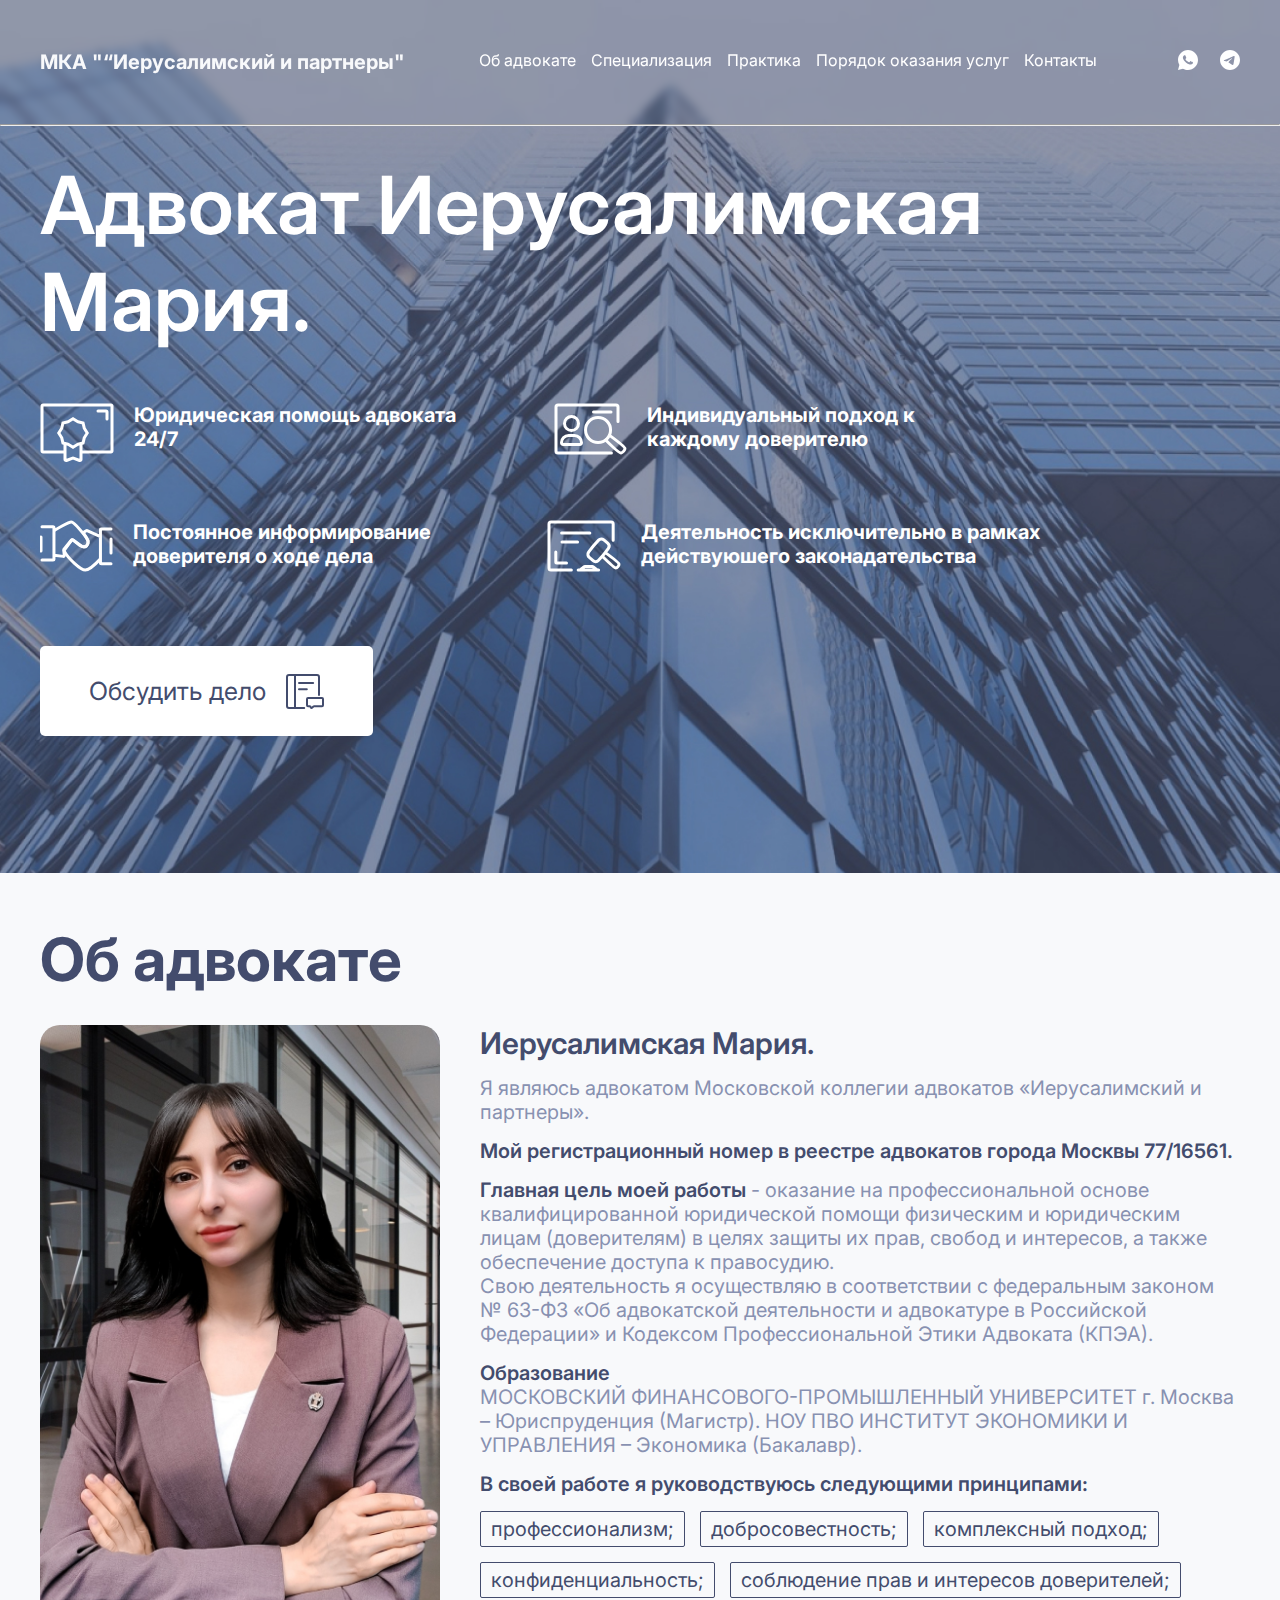
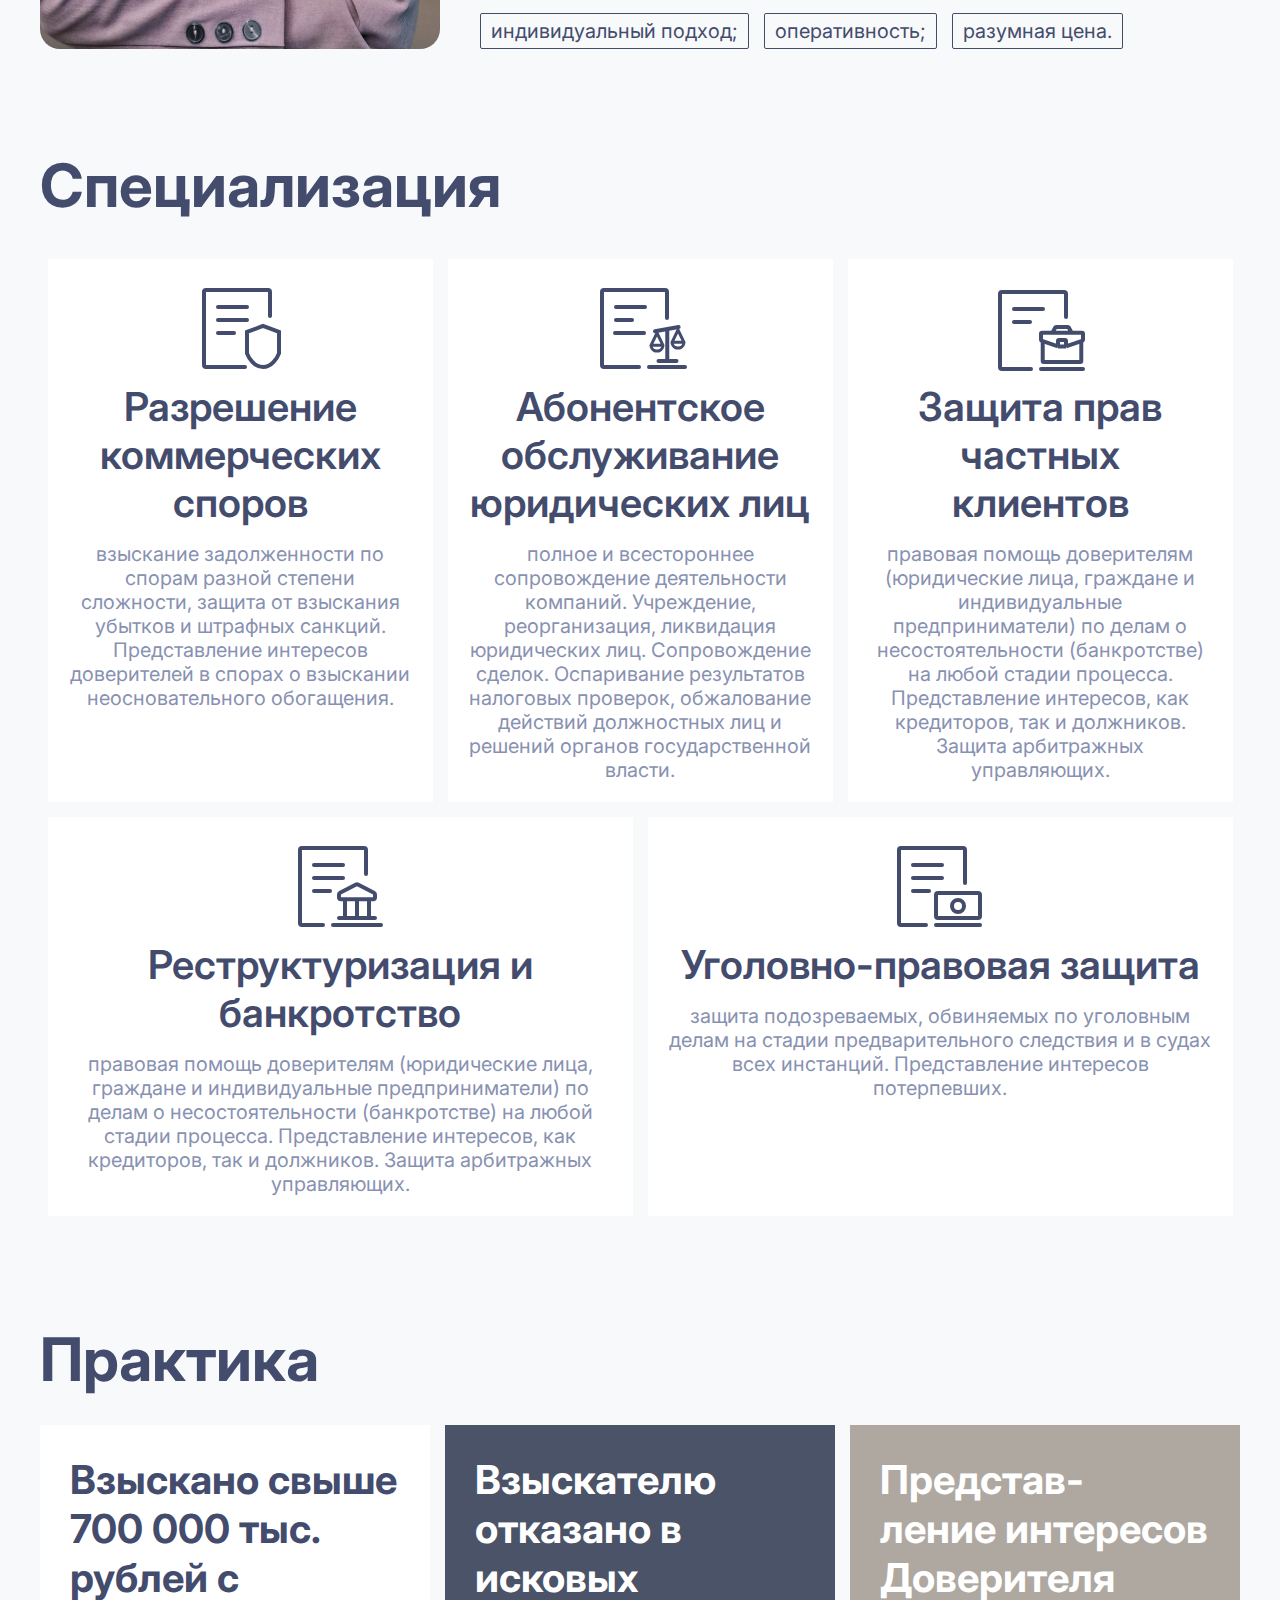
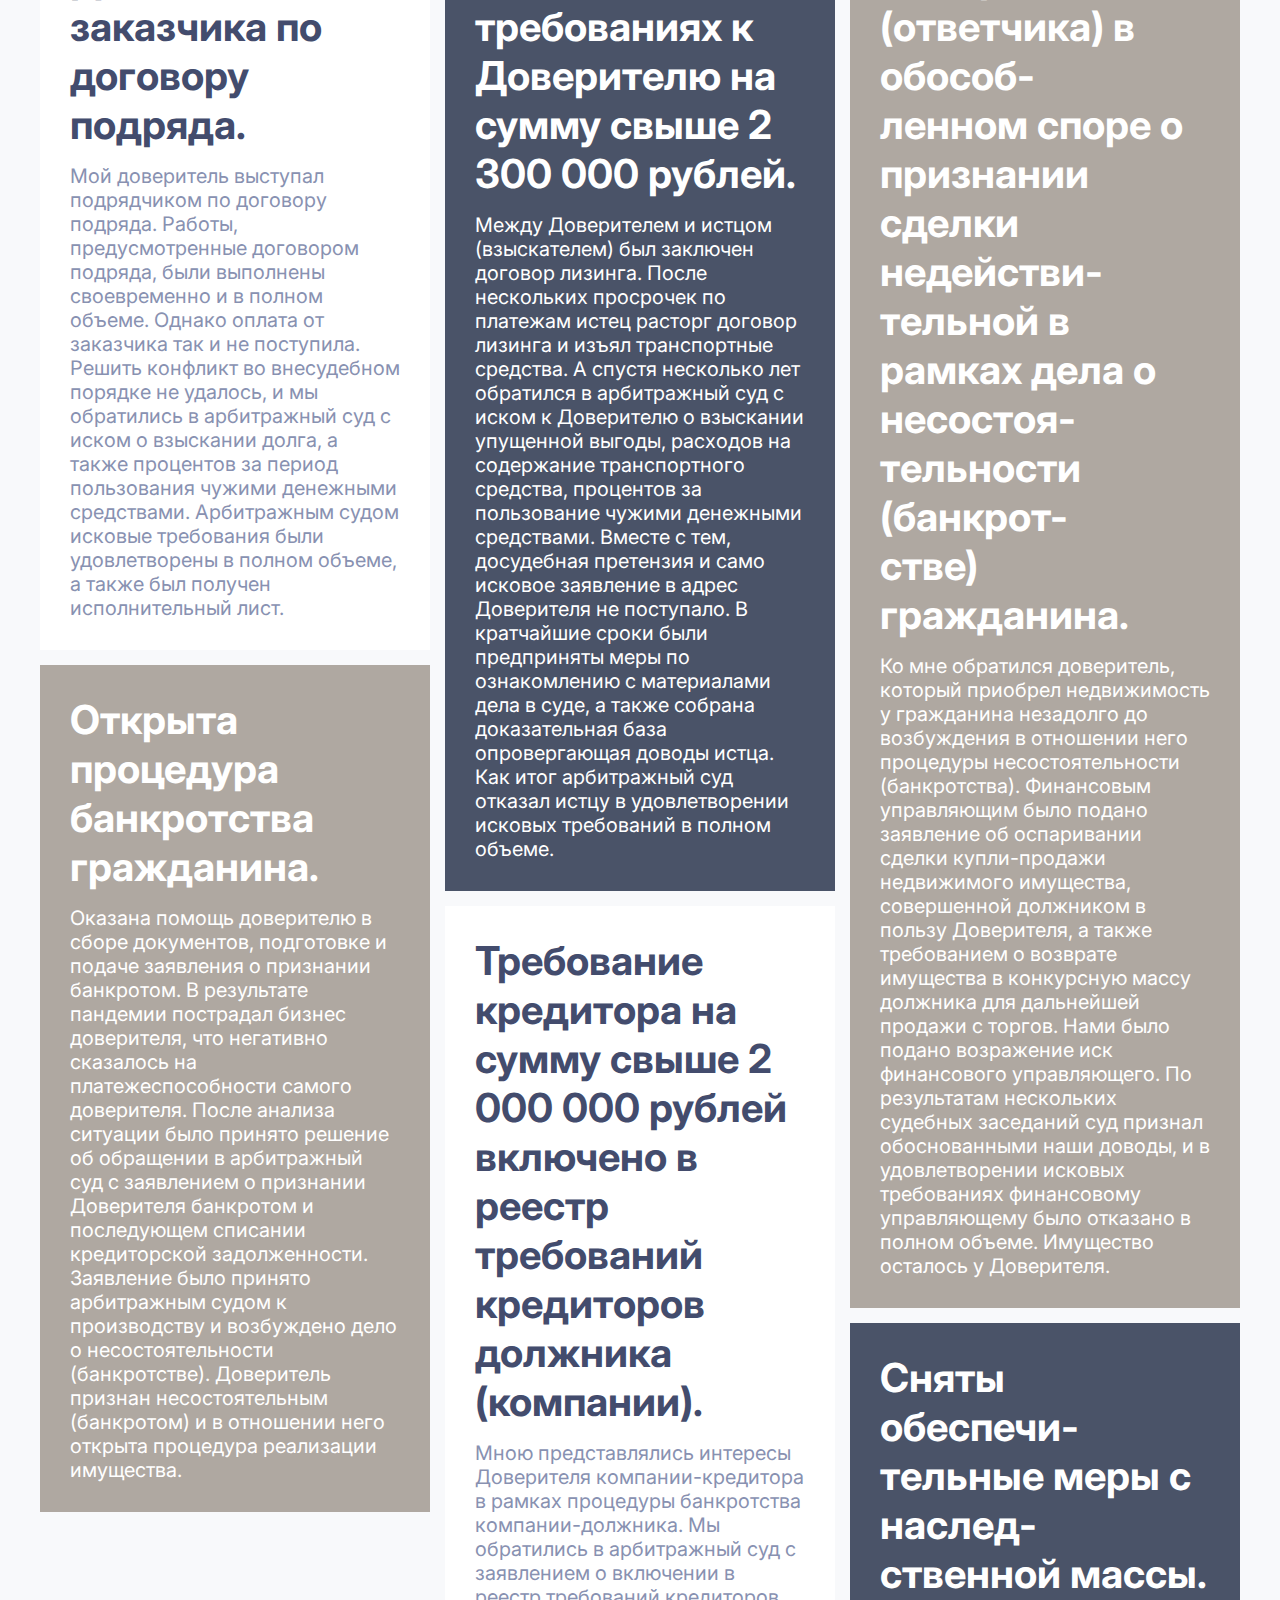
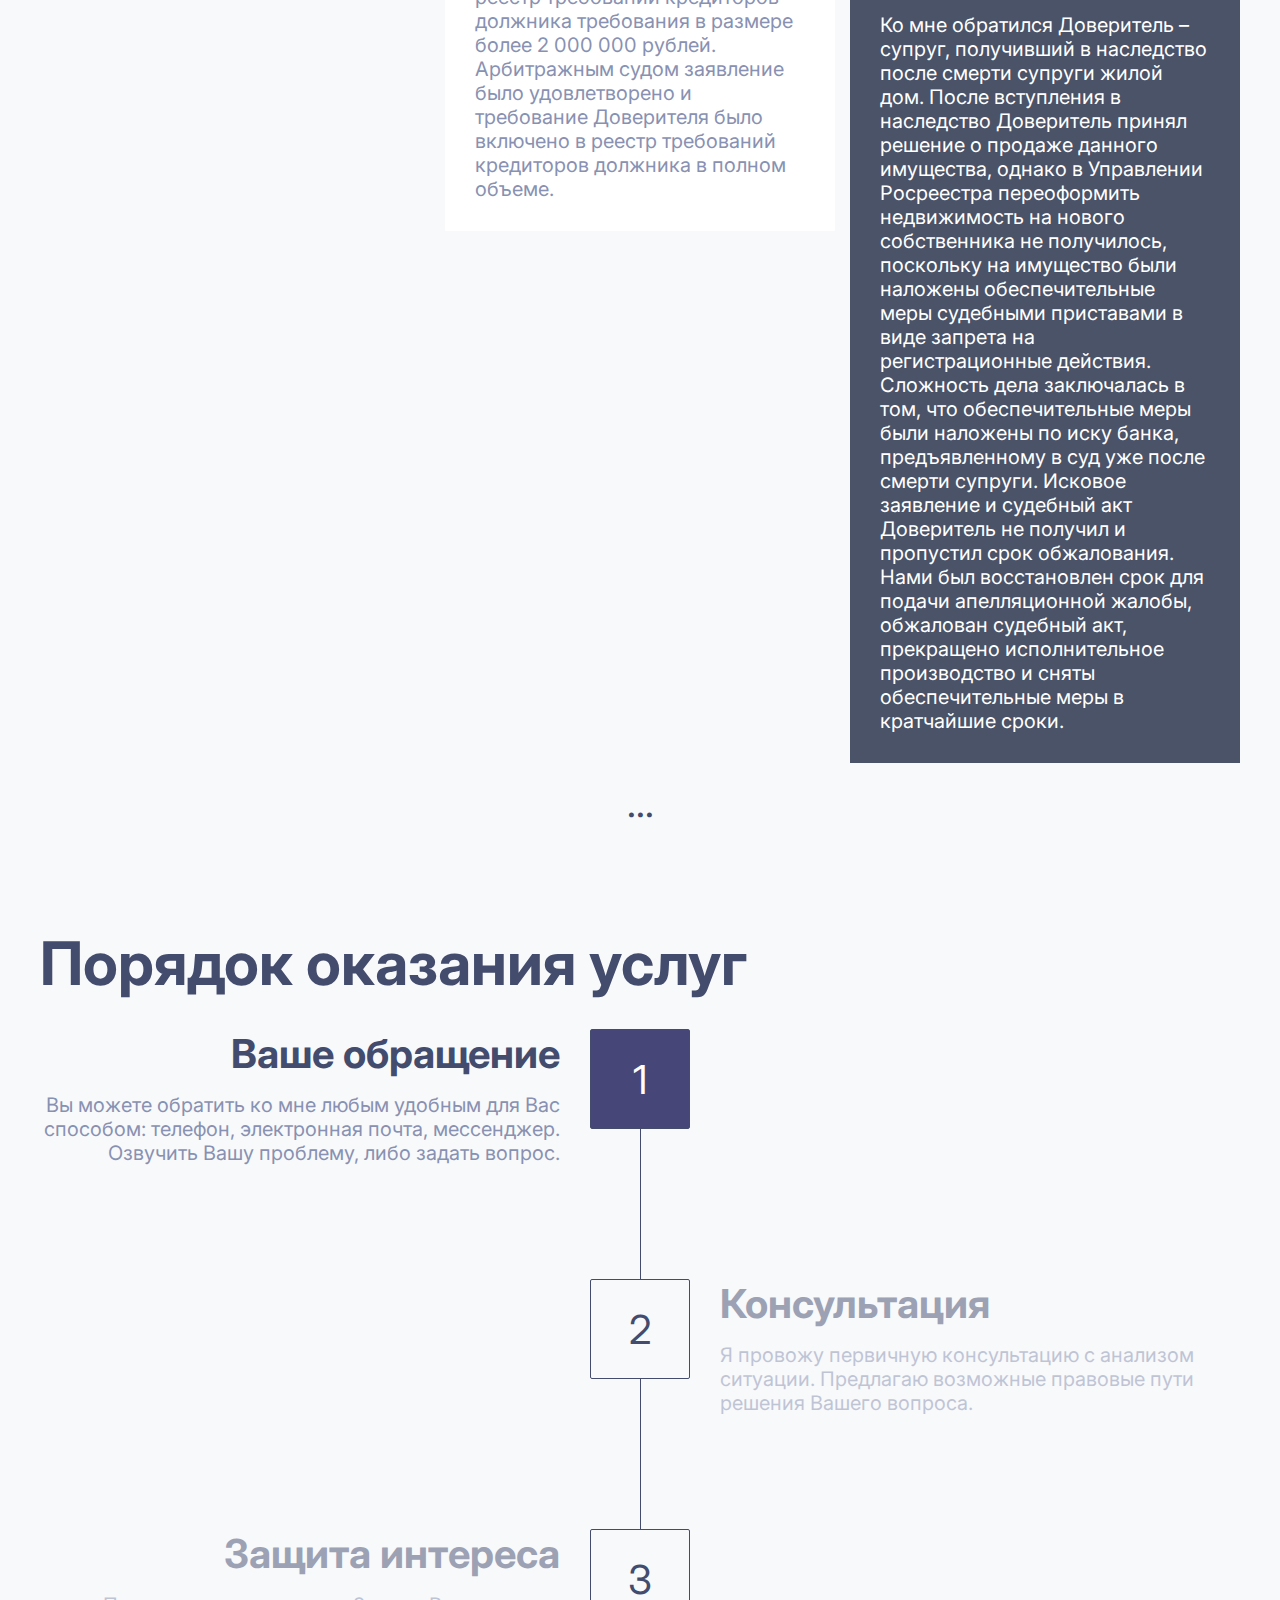
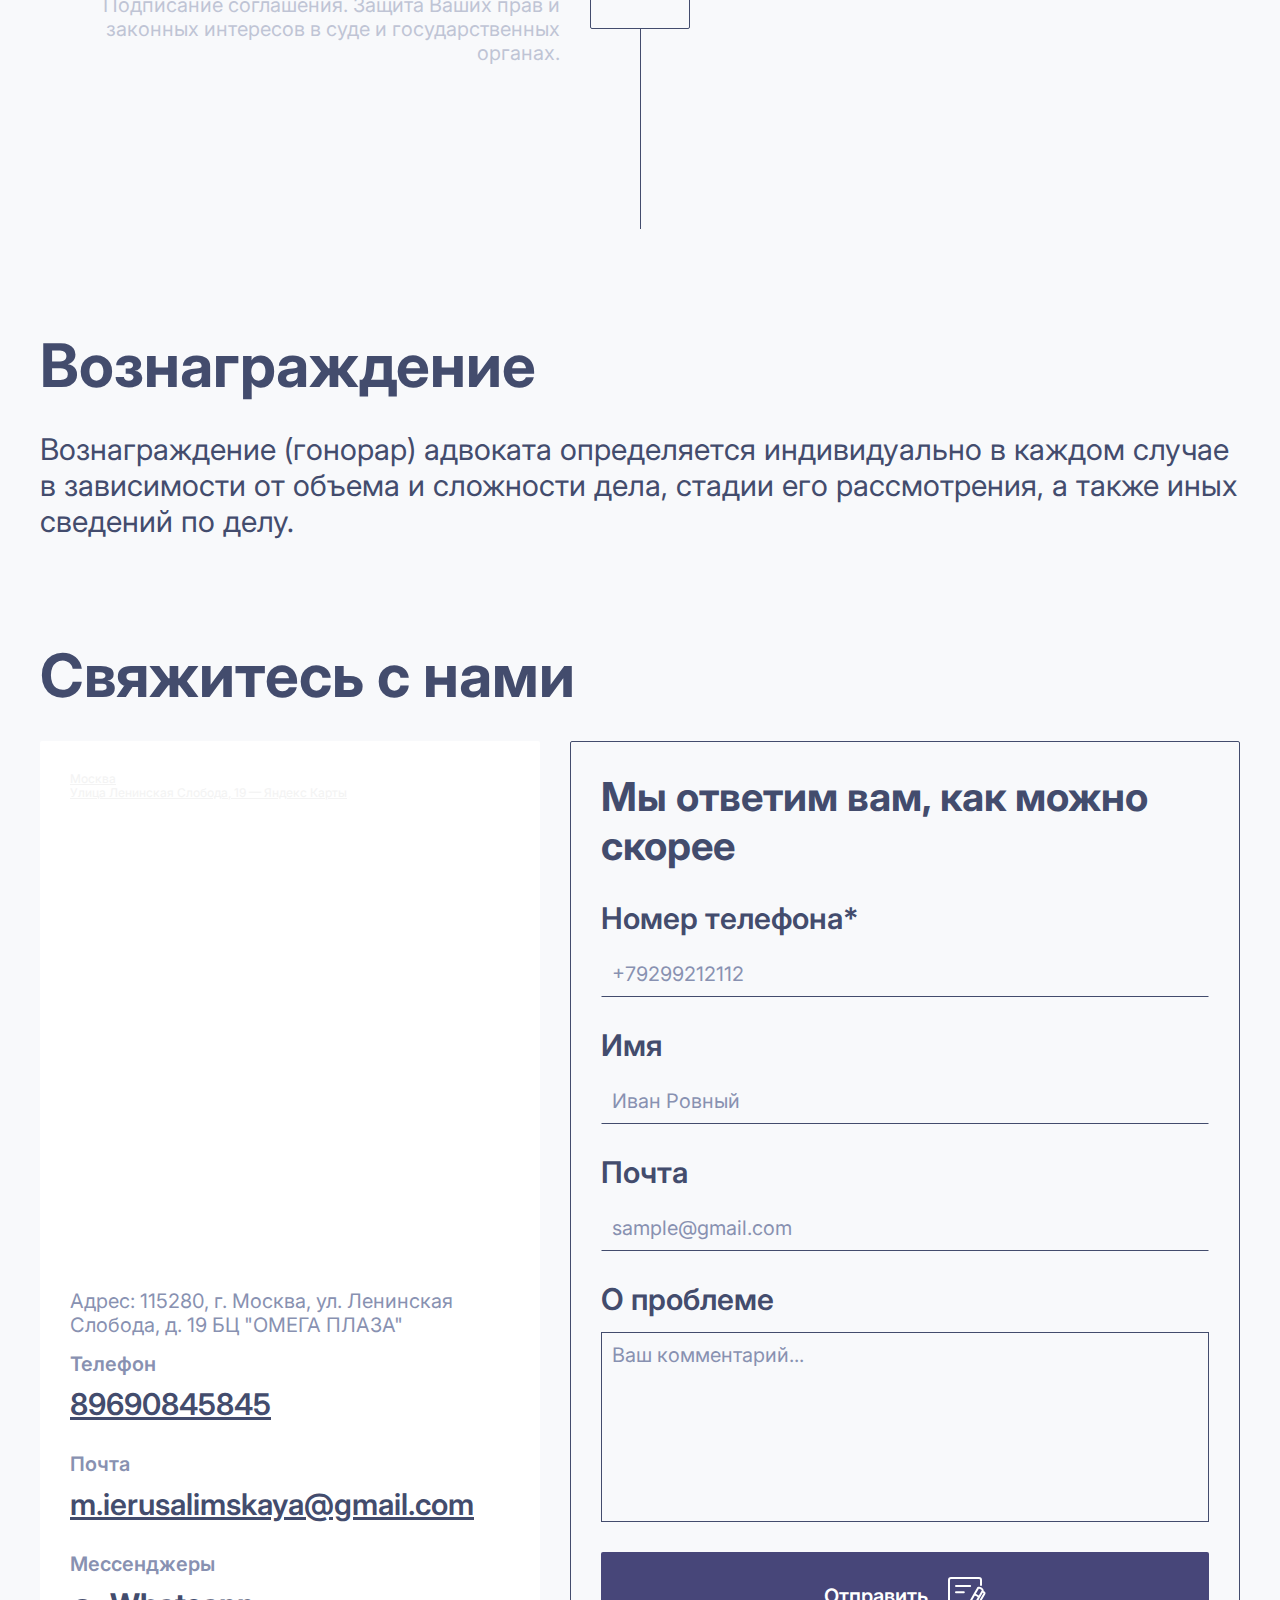
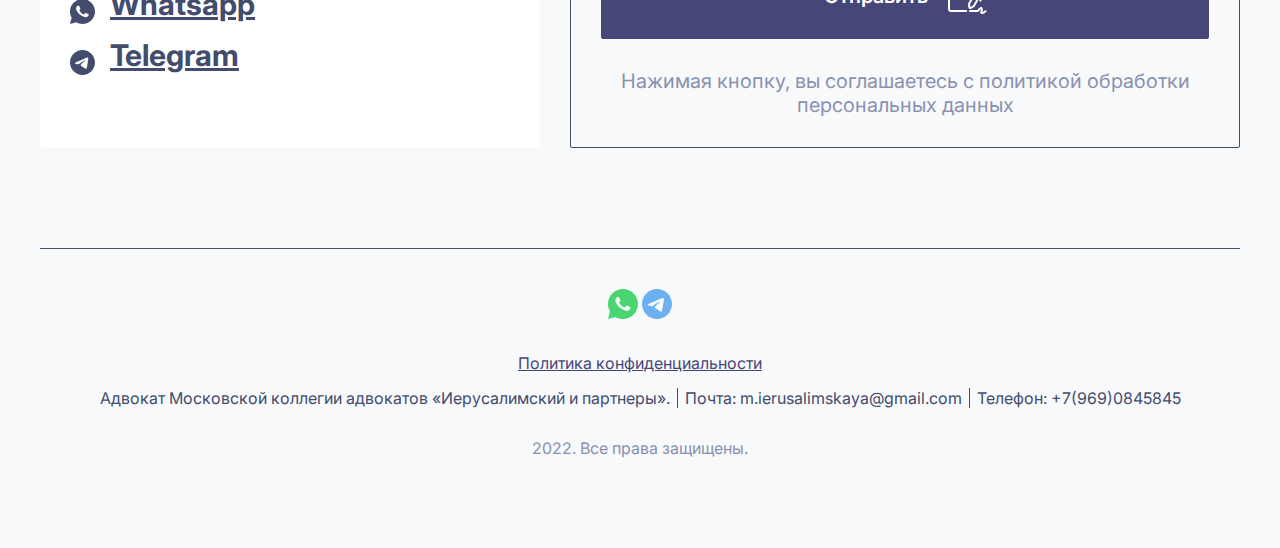
==== index.html @ 1ac51d62 "03.02.23" ====
<!DOCTYPE html>
<html lang="ru">

<head>
    <meta charset="UTF-8">
    <meta http-equiv="X-UA-Compatible" content="IE=edge">
    <meta name="viewport" content="width=device-width, initial-scale=1.0">
    <title>МКА “Иерусалимский и партнеры”</title>
    <link rel="stylesheet" href="style.css">
</head>

<body>
    <header class="header">
        <div class="blur">
            <nav class="nav container">
                <div class="nav__item">
                    <a class="nav__slogan">МКА "“Иерусалимский и партнеры"</a>
                </div>
                <div class="nav__item">
                    <ul class="nav__ul">
                        <li class="nav__li">
                            <a href="#about" class="nav__link">Об адвокате</a>
                        </li>
                        <li class="nav__li">
                            <a href="#labour" class="nav__link">Специализация</a>
                        </li>
                        <li class="nav__li">
                            <a href="#practice" class="nav__link">Практика</a>
                        </li>
                        <!-- <li class="nav__li">
                            <a href="#" class="nav__link">Связь</a>
                        </li> -->
                        <li class="nav__li">
                            <a href="#service" class="nav__link">Порядок оказания услуг</a>
                        </li>
                        <li class="nav__li">
                            <a href="#contacts" class="nav__link">Контакты</a>
                        </li>
                    </ul>
                </div>

                <div class="nav__item social__wrapper">
                    <div class="social">
                        <a href="https://wa.me/79283516937" class="social__link">
                            <img src="img/social-what.svg" alt="img is here">
                        </a>
                    </div>
                    <div class="social">
                        <a href="https://t.me/+79690845845" class="social__link">
                            <img src="img/social-telega.svg"" alt=" img is here">
                        </a>
                    </div>
                </div>

                <div class="nav__burger-btn">
                    <input type="checkbox" id="burger-btn" class="burger__input">
                    <label for="burger-btn" class="burger__label">
                        <span></span>
                        <span></span>
                    </label>
                </div>
            </nav>
        </div>

        <hr>

        <div class="nav__mobile-menu">
            <div class="nav__mobile-menu__container">
                <label for="burger-btn" class="burger__label--close">
                    <span></span>
                    <span></span>
                </label>

                <div class="nav__mobile-menu_links">
                    <a href="#about" class="nav__mobile-menu_link">Об адвокате</a>
                    <a href="#labor" class="nav__mobile-menu_link">Специализация</a>
                    <a href="#practice" class="nav__mobile-menu_link">Практика</a>
                    <!-- <a href="#" class="nav__mobile-menu_link">Связь</a> -->
                    <a href="#service" class="nav__mobile-menu_link">Порядок оказания услгуг</a>
                    <a href="#contacts" class="nav__mobile-menu_link">Контакты</a>
                </div>

                <div class="nav__mobile-menu_socials">
                    <a href="#" class="nav__mobile-menu_social">
                        <img src="img/icons/whatsapp-dark-icon.svg" alt="">
                    </a>
                    <a href="#" class="nav__mobile-menu_social">
                        <img src="img/icons/telegram-dark-icon.svg" alt="">
                    </a>
                </div>
            </div>
        </div>

        <div class="header__wrapper">
            <h1 class="header__h1">Адвокат Иерусалимская Мария.</h1>

            <div class="header__icon--wrapper">
                <div class="header__item">

                    <div class="header__icon--item">
                        <img src="img/header-first.svg" alt="">
                    </div>
                    <div class="header__icon--item">
                        <p class="header__icon--p">Юридическая помощь адвоката <br> 24/7</p>
                    </div>
                </div>


                <div class="header__item check">
                    <div class="header__icon--item">
                        <img src="img/header-second.svg" alt="">
                    </div>
                    <div class="header__icon--item">
                        <p class="header__icon--p">Индивидуальный подход к <br> каждому доверителю</p>
                    </div>
                </div>

            </div>
            <div class="header__icon--wrapper">
                <div class="header__item">

                    <div class="header__icon--item">
                        <img src="img/header-third.svg" alt="">
                    </div>
                    <div class="header__icon--item">
                        <p class="header__icon--p">Постоянное информирование <br> доверителя о ходе дела</p>
                    </div>
                </div>
                <div class="header__item">

                    <div class="header__icon--item">
                        <img src="img/header-forth.svg" alt="">
                    </div>
                    <div class="header__icon--item">
                        <p class="header__icon--p">Деятельность исключительно в рамках <br> действуюшего
                            законадательства</p>
                    </div>
                </div>

            </div>

            <div class="header__button btn">
                <a href="#contacts">
                    <p class="header__button--p">Обсудить дело</p>
                    <img src="img/icons/header-btn-icon.svg" alt="" class="header__button--img">
                </a>
            </div>
        </div>
    </header>

    <main class="main">
        <section class="about container" id="about">
            <h2 class="about__title title">Об адвокате</h2>
            <div class="about__wrapper">
                <div class="about__item">
                    <img src="img/mari.png" alt="img is here" class="about__img">
                </div>
                <div class="about__item">
                    <h2 class="small-title about__h2">Иерусалимская Мария.</h2>
                    <div class="about__p">
                        <div>
                            Я являюсь адвокатом Московской коллегии адвокатов «Иерусалимский и партнеры».
                        </div>
                        <div>
                            <span>Мой регистрационный номер в реестре адвокатов города Москвы 77/16561.</span>
                        </div>

                        <div>
                            <span>Главная цель моей работы</span> - оказание на профессиональной
                            основе квалифицированной юридической помощи физическим и
                            юридическим лицам (доверителям) в целях защиты их прав,
                            свобод и интересов, а также обеспечение доступа к
                            правосудию. 
                            <br>
                            Свою деятельность я осуществляю в соответствии с
                            федеральным законом № 63-ФЗ «Об адвокатской деятельности
                            и адвокатуре в Российской Федерации» и Кодексом
                            Профессиональной Этики Адвоката (КПЭА).
                        </div>
                        <div>
                            <span>Образование</span>
                            <br>
                            МОСКОВСКИЙ ФИНАНСОВОГО-ПРОМЫШЛЕННЫЙ УНИВЕРСИТЕТ г.
                            Москва – Юриспруденция (Магистр).
                            НОУ ПВО ИНСТИТУТ ЭКОНОМИКИ И УПРАВЛЕНИЯ – Экономика
                            (Бакалавр).
                        </div>

                        <div>
                            <span>В своей работе я руководствуюсь следующими принципами:</span>
                            <ul>
                                <li>профессионализм;</li>
                                <li>добросовестность;</li>
                                <li>комплексный подход;</li>
                                <li>конфиденциальность;</li>
                                <li>соблюдение прав и интересов доверителей;</li>
                                <li>индивидуальный подход;</li>
                                <li>оперативность;</li>
                                <li>разумная цена.</li>
                            </ul>
                        </div>
                    </div>
                </div>
            </div>

        </section>

        <section class="labor container" id="labor">
            <h2 class="about__title title">Специализация</h2>
            <div class="labor__wrapper">
                <div class="labor__item">
                    <img src="img/labor-first.svg" alt="img is here">
                    <h2 class="sub-title labor__h2">Разрешение коммерческих споров</h2>
                    <p class="labor__p">взыскание задолженности по спорам
                        разной степени сложности, защита от взыскания убытков и штрафных санкций.
                        Представление интересов доверителей в спорах о взыскании неосновательного
                        обогащения.</p>
                </div>
                <div class="labor__item">
                    <img src="img/labor-second.svg" alt="img is here">
                    <h2 class="sub-title labor__h2">Абонентское обслуживание юридических лиц</h2>
                    <p class="labor__p">полное и всестороннее сопровождение
                        деятельности компаний. Учреждение, реорганизация, ликвидация юридических лиц.
                        Сопровождение сделок. Оспаривание результатов налоговых проверок, обжалование
                        действий должностных лиц и решений органов государственной власти.</p>
                </div>
                <div class="labor__item">
                    <img src="img/labor-third.svg" alt="img is here">
                    <h2 class="sub-title labor__h2">Защита прав частных клиентов</h2>
                    <p class="labor__p">правовая помощь доверителям (юридические лица,
                        граждане и индивидуальные предприниматели) по делам о несостоятельности
                        (банкротстве) на любой стадии процесса. Представление интересов, как кредиторов, так и
                        должников. Защита арбитражных управляющих.</p>
                </div>
            </div>
            <div class="labor__wrapper">
                <div class="labor__item">
                    <img src="img/labor-forth.svg" alt="img is here">
                    <h2 class="sub-title labor__h2">Реструктуризация и банкротство</h2>
                    <p class="labor__p">правовая помощь доверителям (юридические лица,
                        граждане и индивидуальные предприниматели) по делам о несостоятельности
                        (банкротстве) на любой стадии процесса. Представление интересов, как кредиторов, так и
                        должников. Защита арбитражных управляющих.</p>
                </div>

                <div class="labor__item">
                    <img src="img/labor-fifth.svg" alt="img is here">
                    <h2 class="sub-title labor__h2">Уголовно-правовая защита</h2>
                    <p class="labor__p">защита подозреваемых, обвиняемых по уголовным делам на
                        стадии предварительного следствия и в судах всех инстанций. Представление интересов
                        потерпевших.</p>
                </div>
            </div>

        </section>


        <section class="practice container" id="practice">
            <div class="practice__body">
                <h2 class="practice__title title">Практика</h2>
                <div class="practice__grid">
                    <div class="practice__grid-column">
                        <div class="practice__grid-item grid-item-white">
                            <h3 class="practice__grid-title sub-title">
                                <span class="grid-title__wrapper">
                                    Взыскано свыше 700 000 тыс. рублей с заказчика по договору подряда.
                                </span>
                            </h3>
                            <p class="practice__grid-text text">
                                Мой доверитель выступал подрядчиком по договору подряда. Работы, предусмотренные
                                договором
                                подряда, были выполнены своевременно и в полном объеме. Однако оплата от заказчика так и
                                не
                                поступила. Решить конфликт во внесудебном порядке не удалось, и мы обратились в
                                арбитражный
                                суд
                                с иском о взыскании долга, а также процентов за период пользования чужими денежными
                                средствами.
                                Арбитражным судом исковые требования были удовлетворены в полном объеме, а также был
                                получен
                                исполнительный лист.
                            </p>
                        </div>

                        <div class="practice__grid-item grid-item-cream">
                            <h3 class="practice__grid-title sub-title">
                                <span class="grid-title__wrapper">
                                    Открыта процедура банкротства гражданина.
                                </span>
                            </h3>
                            <p class="practice__grid-text text">
                                Оказана помощь доверителю в сборе документов, подготовке и подаче заявления о признании
                                банкротом. В результате пандемии пострадал бизнес доверителя, что негативно сказалось на
                                платежеспособности самого доверителя. После анализа ситуации было принято решение об
                                обращении в
                                арбитражный суд с заявлением о признании Доверителя банкротом и последующем списании
                                кредиторской задолженности. Заявление было принято арбитражным судом к производству и
                                возбуждено
                                дело о несостоятельности (банкротстве). Доверитель признан несостоятельным (банкротом) и
                                в
                                отношении него открыта процедура реализации имущества.
                            </p>
                        </div>
                    </div>
                    <div class="practice__grid-column">
                        <div class="practice__grid-item grid-item-dark">
                            <h3 class="practice__grid-title sub-title">
                                <span class="grid-title__wrapper">
                                    Взыскателю отказано в исковых требованиях к Доверителю на сумму свыше 2 300 000
                                    рублей.
                                </span>
                            </h3>
                            <p class="practice__grid-text text">
                                Между Доверителем и истцом (взыскателем) был заключен договор лизинга. После нескольких
                                просрочек по платежам истец расторг договор лизинга и изъял транспортные средства. А
                                спустя
                                несколько лет обратился в арбитражный суд с иском к Доверителю о взыскании упущенной
                                выгоды,
                                расходов на содержание транспортного средства, процентов за пользование чужими денежными
                                средствами. Вместе с тем, досудебная претензия и само исковое заявление в адрес
                                Доверителя
                                не
                                поступало. В кратчайшие сроки были предприняты меры по ознакомлению с материалами дела в
                                суде, а
                                также собрана доказательная база опровергающая доводы истца. Как итог арбитражный суд
                                отказал
                                истцу в удовлетворении исковых требований в полном объеме.
                            </p>
                        </div>
                        <div class="practice__grid-item grid-item-white">
                            <h3 class="practice__grid-title sub-title">
                                <span class="grid-title__wrapper">
                                    Требование кредитора на сумму свыше 2 000 000 рублей включено в реестр требований
                                    кредиторов
                                    должника (компании).
                                </span>
                            </h3>
                            <p class="practice__grid-text text">
                                Мною представлялись интересы Доверителя компании-кредитора в рамках процедуры
                                банкротства
                                компании-должника. Мы обратились в арбитражный суд с заявлением о включении в реестр
                                требований кредиторов должника требования в размере более 2 000 000 рублей. Арбитражным
                                судом заявление было удовлетворено и требование Доверителя было включено в реестр
                                требований
                                кредиторов должника в полном объеме.
                            </p>
                        </div>
                    </div>
                    <div class="practice__grid-column">
                        <div class="practice__grid-item grid-item-cream">
                            <h3 class="practice__grid-title sub-title">
                                <span class="grid-title__wrapper">
                                    Представ<span class="splitter"></span>ление интересов Доверителя (ответчика) в
                                    обособ<span class="splitter"></span>ленном споре о признании сделки
                                    недействи<span class="splitter"></span>тельной в рамках дела о несостоя<span
                                        class="splitter"></span>тельности (банкрот<span class="splitter"></span>стве)
                                    гражданина.
                                </span>
                            </h3>
                            <p class="practice__grid-text text">
                                Ко мне обратился доверитель, который приобрел недвижимость у гражданина незадолго до
                                возбуждения
                                в отношении него процедуры несостоятельности (банкротства). Финансовым управляющим было
                                подано
                                заявление об оспаривании сделки купли-продажи недвижимого имущества, совершенной
                                должником в
                                пользу Доверителя, а также требованием о возврате имущества в конкурсную массу должника
                                для
                                дальнейшей продажи с торгов. Нами было подано возражение иск финансового управляющего.
                                По
                                результатам нескольких судебных заседаний суд признал обоснованными наши доводы, и в
                                удовлетворении исковых требованиях финансовому управляющему было отказано в полном
                                объеме.
                                Имущество осталось у Доверителя.
                            </p>
                        </div>
                        <div class="practice__grid-item grid-item-dark">
                            <h3 class="practice__grid-title sub-title">
                                <span class="grid-title__wrapper">
                                    Сняты обеспечи<span class="splitter"></span>тельные меры с наслед<span
                                        class="splitter"></span>ственной массы.
                                </span>
                            </h3>
                            <p class="practice__grid-text text">
                                Ко мне обратился Доверитель – супруг, получивший в наследство после смерти супруги жилой
                                дом. После вступления в наследство Доверитель принял решение о продаже данного
                                имущества,
                                однако в Управлении Росреестра переоформить недвижимость на нового собственника не
                                получилось, поскольку на имущество были наложены обеспечительные меры судебными
                                приставами в
                                виде запрета на регистрационные действия. Сложность дела заключалась в том, что
                                обеспечительные меры были наложены по иску банка, предъявленному в суд уже после смерти
                                супруги. Исковое заявление и судебный акт Доверитель не получил и пропустил срок
                                обжалования. Нами был восстановлен срок для подачи апелляционной жалобы, обжалован
                                судебный
                                акт, прекращено исполнительное производство и сняты обеспечительные меры в кратчайшие
                                сроки.
                            </p>
                        </div>
                    </div>
                    <div class="practice__grid-gradient"></div>
                </div>
                <div class="practice__more">
                    <button class="practice__more-btn btn">
                        <span class="practice__more-btn-text">Больше кейсов</span>
                        <span>
                            <img src="img/icons/more-icon.svg" alt="icon">
                        </span>
                    </button>
                    <p class="practice__more-dots">...</p>
                </div>
            </div>
        </section>

        <section class="service-order container" id="service">
            <div class="service-order__body">
                <h2 class="service-order__title title">Порядок оказания услуг</h2>
                <div class="service-order__content">
                    <div class="service-order__description">
                        <div class="service-order__item">
                            <h3 class="service-order__item-title sub-title">Ваше обращение</h3>
                            <p class="service-order__item-text text">
                                Вы можете обратить ко мне любым удобным для Вас
                                способом: телефон, электронная почта, мессенджер. Озвучить Вашу проблему, либо задать
                                вопрос.
                            </p>
                        </div>

                        <div class="service-order__item">
                            <h3 class="service-order__item-title sub-title">Консультация</h3>
                            <p class="service-order__item-text text">
                                Я провожу первичную консультацию с анализом ситуации. Предлагаю
                                возможные правовые пути решения Вашего вопроса.
                            </p>
                        </div>

                        <div class="service-order__item">
                            <h3 class="service-order__item-title sub-title">Защита интереса</h3>
                            <p class="service-order__item-text text">
                                Подписание соглашения. Защита Ваших прав и законных интересов в
                                суде и государственных органах.
                            </p>
                        </div>
                    </div>
                    <div class="service-order__checkboxses">
                        <div class="service-order__checboxes-group">
                            <label class="service-order__checkbox" for="service-first">
                                <input type="radio" id="service-first" name="service-radio" checked>
                                <span>1</span>
                            </label>
                            <div class="service-order__checkbox-line"></div>
                        </div>
                        <div class="service-order__checboxes-group">
                            <label class="service-order__checkbox" for="service-second">
                                <input type="radio" id="service-second" name="service-radio">
                                <span>2</span>
                            </label>
                            <div class="service-order__checkbox-line"></div>
                        </div>
                        <div class="service-order__checboxes-group">
                            <label class="service-order__checkbox" for="service-third">
                                <input type="radio" id="service-third" name="service-radio">
                                <span>3</span>
                            </label>
                            <div class="service-order__checkbox-line"></div>
                        </div>
                        <div class="service-order__checkbox-line"></div>
                    </div>
                </div>
            </div>
        </section>

        <section class="prices container">
            <div class="prices__body">

                <h2 class="title">Вознаграждение</h2>
                <p class="prices__text text">Вознаграждение (гонорар) адвоката определяется
                    индивидуально в каждом случае в зависимости от объема и
                    сложности дела, стадии его рассмотрения, а также иных
                    сведений по делу.</p>

            </div>
        </section>

        <section class="form container" id="contacts">
            <div class="form__body">
                <h2 class="form__title title">Свяжитесь с нами</h2>
                <div class="form__wrpr">
                    <!-- КОНТАКТЫ -->
                    <div class="contacts__body">
                        <div class = "contacts__map"style="position:relative;overflow:hidden; opacity: 0.7; border-radius: 2px;"><a
                                href="https://yandex.ru/maps/213/moscow/?utm_medium=mapframe&utm_source=maps"
                                style="color:#eee;font-size:12px;position:absolute;top:0px;">Москва</a><a
                                href="https://yandex.ru/maps/213/moscow/house/ulitsa_leninskaya_sloboda_19/Z04YcAJiQUcFQFtvfXtxeX9jZw==/?indoorLevel=1&ll=37.652823%2C55.708303&mode=search&sctx=ZAAAAAgAEAAaKAoSCXQkl%2F%[base64]%2FlG6wgECAADqAQDyAQD4AQCCAi%2FRg9C7LiDQm9C10L3QuNC90YHQutCw0Y8g0KHQu9C%2B0LHQvtC00LAsINC0LiAxOYoCAJICAJoCDGRlc2t0b3AtbWFwcw%3D%3D&sll=37.652823%2C55.708303&sspn=0.014576%2C0.004636&text=%D1%83%D0%BB.%20%D0%9B%D0%B5%D0%BD%D0%B8%D0%BD%D1%81%D0%BA%D0%B0%D1%8F%20%D0%A1%D0%BB%D0%BE%D0%B1%D0%BE%D0%B4%D0%B0%2C%20%D0%B4.%2019&utm_medium=mapframe&utm_source=maps&z=17.08"
                                style="color:#eee;font-size:12px;position:absolute;top:14px;">Улица Ленинская Слобода,
                                19 — Яндекс Карты</a><iframe
                                src="https://yandex.ru/map-widget/v1/?indoorLevel=1&ll=37.652823%2C55.708303&mode=search&ol=geo&ouri=ymapsbm1%3A%2F%2Fgeo%3Fdata%3DCgoxNjM0MTUyMTEwEkzQoNC%2B0YHRgdC40Y8sINCc0L7RgdC60LLQsCwg0YPQu9C40YbQsCDQm9C10L3QuNC90YHQutCw0Y8g0KHQu9C%2B0LHQvtC00LAsIDE5IgoNfZwWQhVN1V5C&sctx=ZAAAAAgAEAAaKAoSCXQkl%2F%[base64]%2FlG6wgECAADqAQDyAQD4AQCCAi%2FRg9C7LiDQm9C10L3QuNC90YHQutCw0Y8g0KHQu9C%2B0LHQvtC00LAsINC0LiAxOYoCAJICAJoCDGRlc2t0b3AtbWFwcw%3D%3D&sll=37.652823%2C55.708303&sspn=0.014576%2C0.004636&text=%D1%83%D0%BB.%20%D0%9B%D0%B5%D0%BD%D0%B8%D0%BD%D1%81%D0%BA%D0%B0%D1%8F%20%D0%A1%D0%BB%D0%BE%D0%B1%D0%BE%D0%B4%D0%B0%2C%20%D0%B4.%2019&z=17.08"
                                width="100%" height="100%" frameborder="0" allowfullscreen="true"
                                style="position:relative;"></iframe></div>
                        <p class="contacts__map-text text">Адрес: 115280, г. Москва, ул. Ленинская Слобода, д. 19 БЦ
                            &quot;ОМЕГА ПЛАЗА&quot;</p>
                        <ul class="contacts__items">
                            <li class="contacts__item">
                                <p>Телефон</p>
                                <a href="tel:89690845845" class="small-title">89690845845</a>
                            </li>
                            <li class="contacts__item">
                                <p>Почта</p>
                                <a href="mailto:m.ierusalimskaya@gmail.com"
                                    class="small-title">m.ierusalimskaya@gmail.com</a>
                            </li>
                            <li class="contacts__item">
                                <p>Мессенджеры</p>
                                <div class="contacst__messangers">
                                    <a href="https://wa.me/79283516937" class="contacst__messanger-item">
                                        <img src="img/icons/whatsapp-dark-icon.svg" alt="">
                                        <h3 class="small-title">Whatsapp</h3>
                                    </a>
                                    <a href="https://t.me/+79690845845" class="contacst__messanger-item">
                                        <img src="img/icons/telegram-dark-icon.svg" alt="">
                                        <h3 class="small-title">Telegram</h3>
                                    </a>
                                </div>
                            </li>
                        </ul>
                    </div>


                    <form class="form__content" id="form">
                        <h3 class="form__sub-title sub-title">Мы ответим вам, как можно скорее</h3>
                        <label for="input__phone">
                            <span class="small-title">Номер телефона*</span>
                            <input type="tel" name="phone" placeholder="+79299212112" id="input__phone"
                                class="form__content-input" required>
                        </label>
                        <label for="input__name">
                            <span class="small-title">Имя</span>
                            <input type="text" name="name" placeholder="Иван Ровный" id="input__name"
                                class="form__content-input">
                        </label>
                        <label for="input__email">
                            <span class="small-title">Почта</span>
                            <input type="email" name="email" placeholder="sample@gmail.com" id="input__email"
                                class="form__content-input">
                        </label>
                        <label for="input__сomm">
                            <span class="small-title">О проблеме</span>
                            <textarea rows="7" name="message-text" placeholder="Ваш комментарий..." id="input__сomm"
                                class="form__content-input"></textarea>
                        </label>

                        <button class="form__submit btn" type="submit">
                            <span>Отправить</span>
                            <img src="img/icons/submit-icon.svg" alt="journal icon">
                        </button>

                        <p class="form__policy">Нажимая кнопку, вы соглашаетесь с политикой обработки персональных
                            данных
                        </p>

                        <div class="form__loader">
                            <div class="form__loader-indicator">
                                <div class="lds-dual-ring"></div>
                            </div>
                            <p class="form_loader-text">Отправляем форму</p>
                        </div>
                    </form>
                </div>
            </div>
        </section>

    </main>

    <footer class="footer container">
        <div class="footer__body">
            <div class="footer__links">
                <a href="https://wa.me/79283516937" class="footer__link">
                    <img src="img/icons/whatsapp-color-icon.svg" alt="whatsapp">
                </a>
                <a href="https://t.me/+79690845845" class="footer__link">
                    <img src="img/icons/telegram-color-icon.svg" alt="telegram">
                </a>
            </div>

            <div class="footer__law-info">
                <a href="" class="footer__oferta">Политика конфиденциальности</a>
            </div>
            <ul class="footer__info">
                <li>Адвокат Московской коллегии адвокатов «Иерусалимский и партнеры».</li>
                <li class="divider"></li>
                <li>Почта: m.ierusalimskaya@gmail.com</li>
                <li class="divider"></li>
                <li>Телефон: +7(969)0845845</li>
            </ul>
            <p class="footer__copyrights">2022. Все права защищены.</p>
        </div>
    </footer>



    <script src="script.js"></script>
</body>

</html>
---- style.css ----
@import url('styles/base.css');

@import url('styles/practice.css');
@import url('styles/service.css');
@import url('styles/form.css');
@import url('styles/contacts.css');
@import url('styles/footer.css');
@import url('styles/prices.css');
@import url('styles/popup.css');
@import url('styles/about.css');
@import url('styles/labor.css');
@import url('styles/header.css');
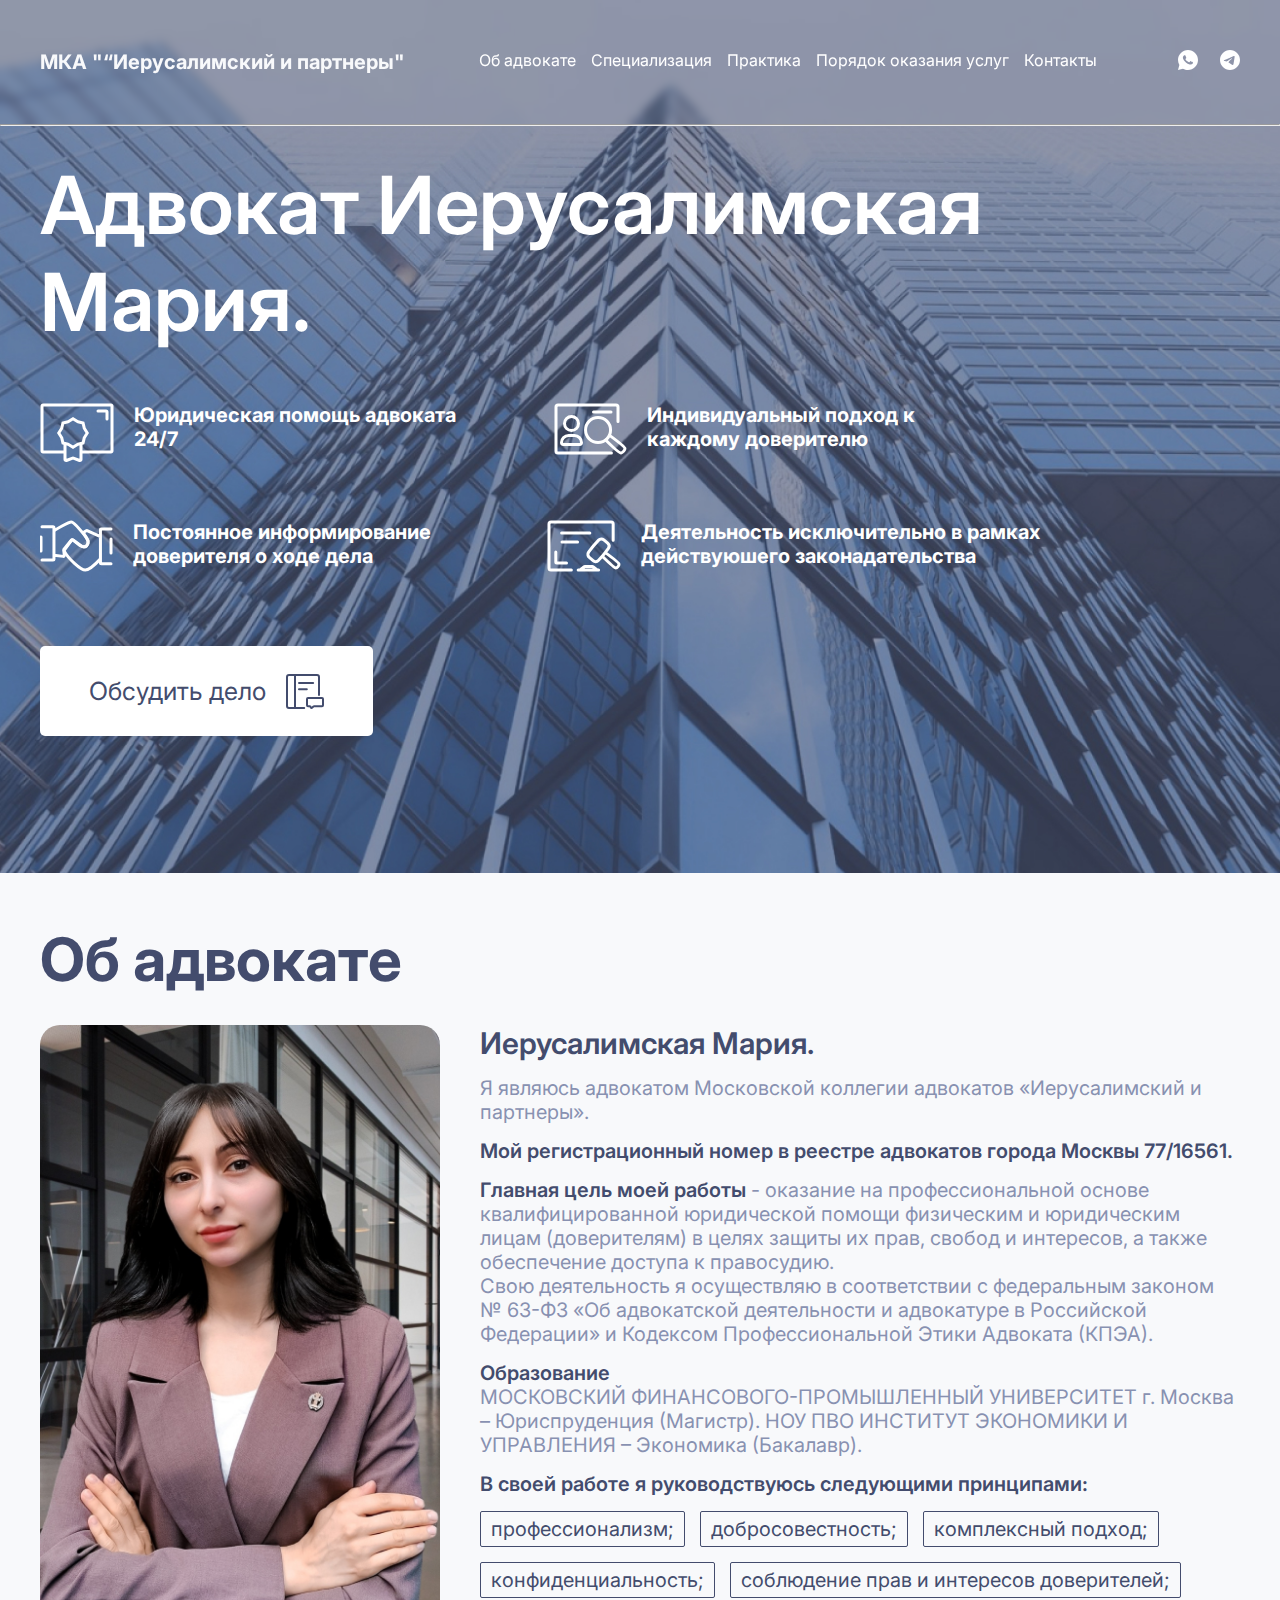
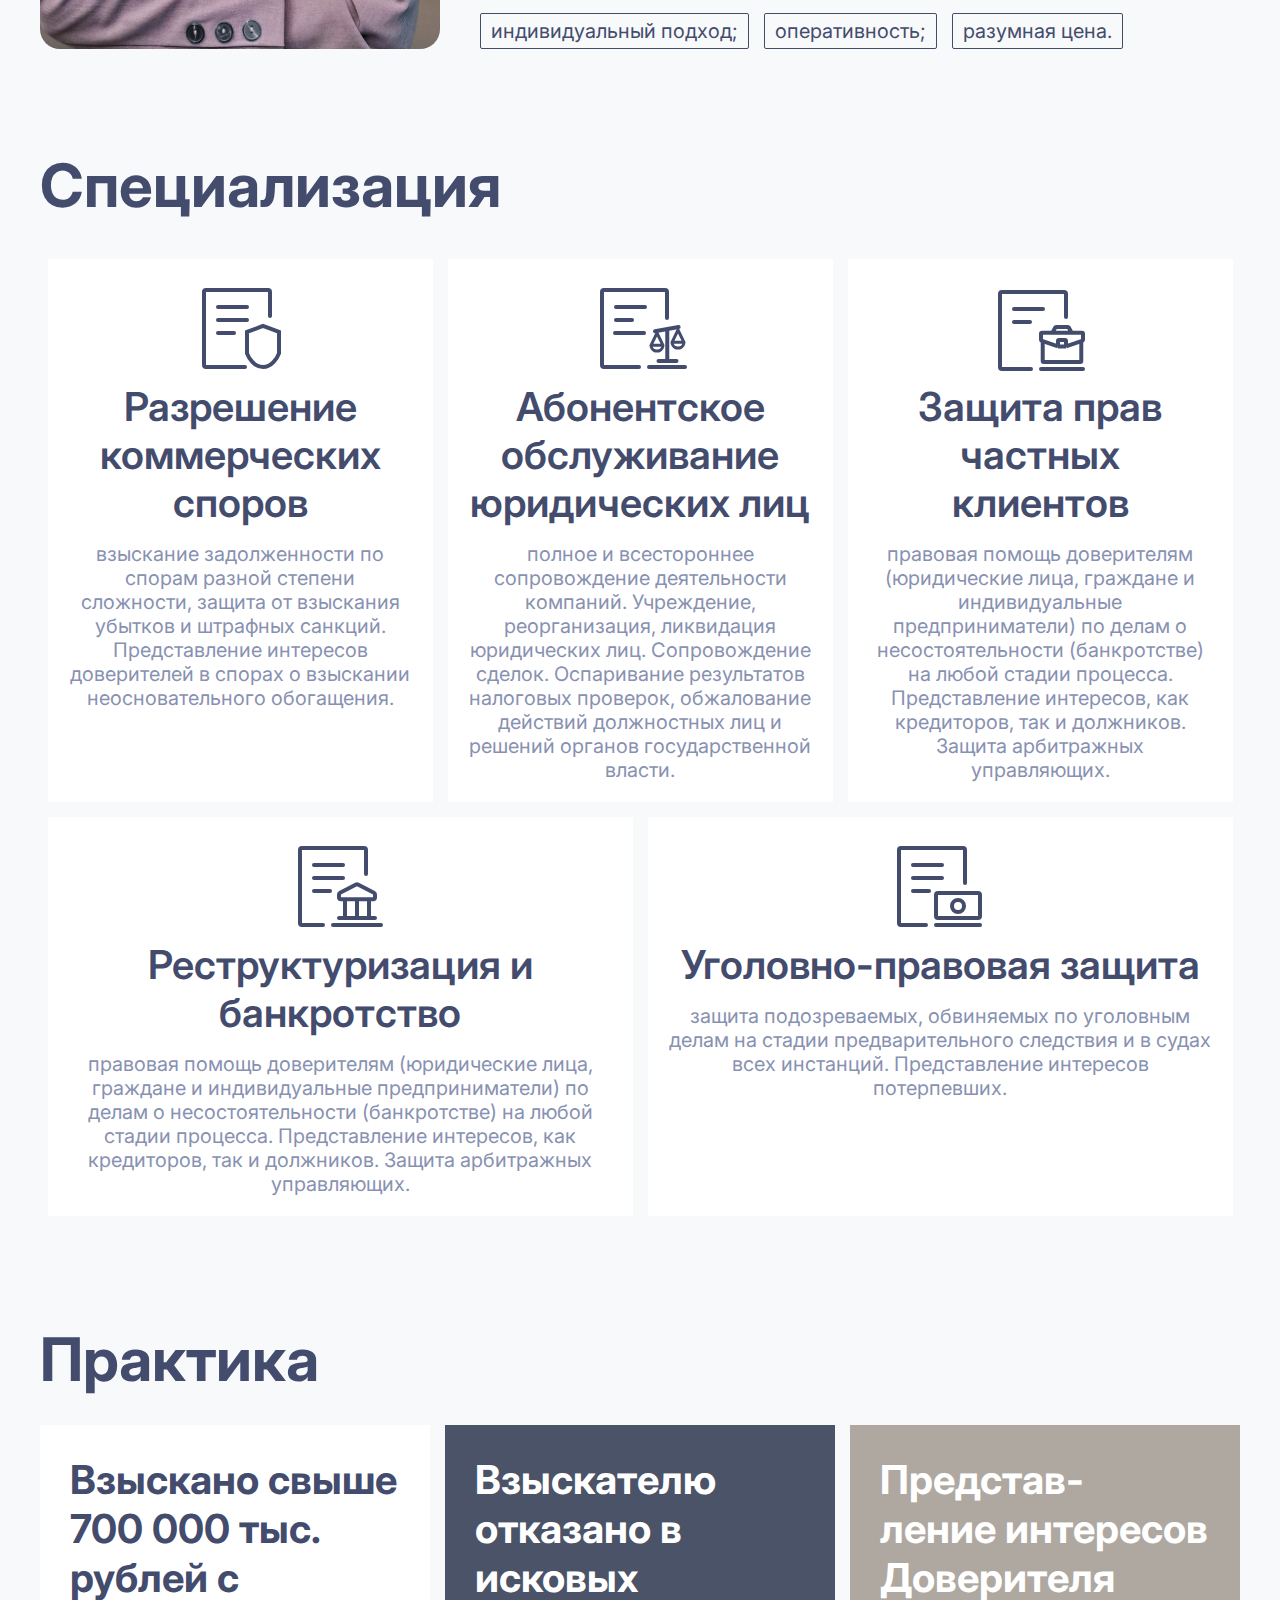
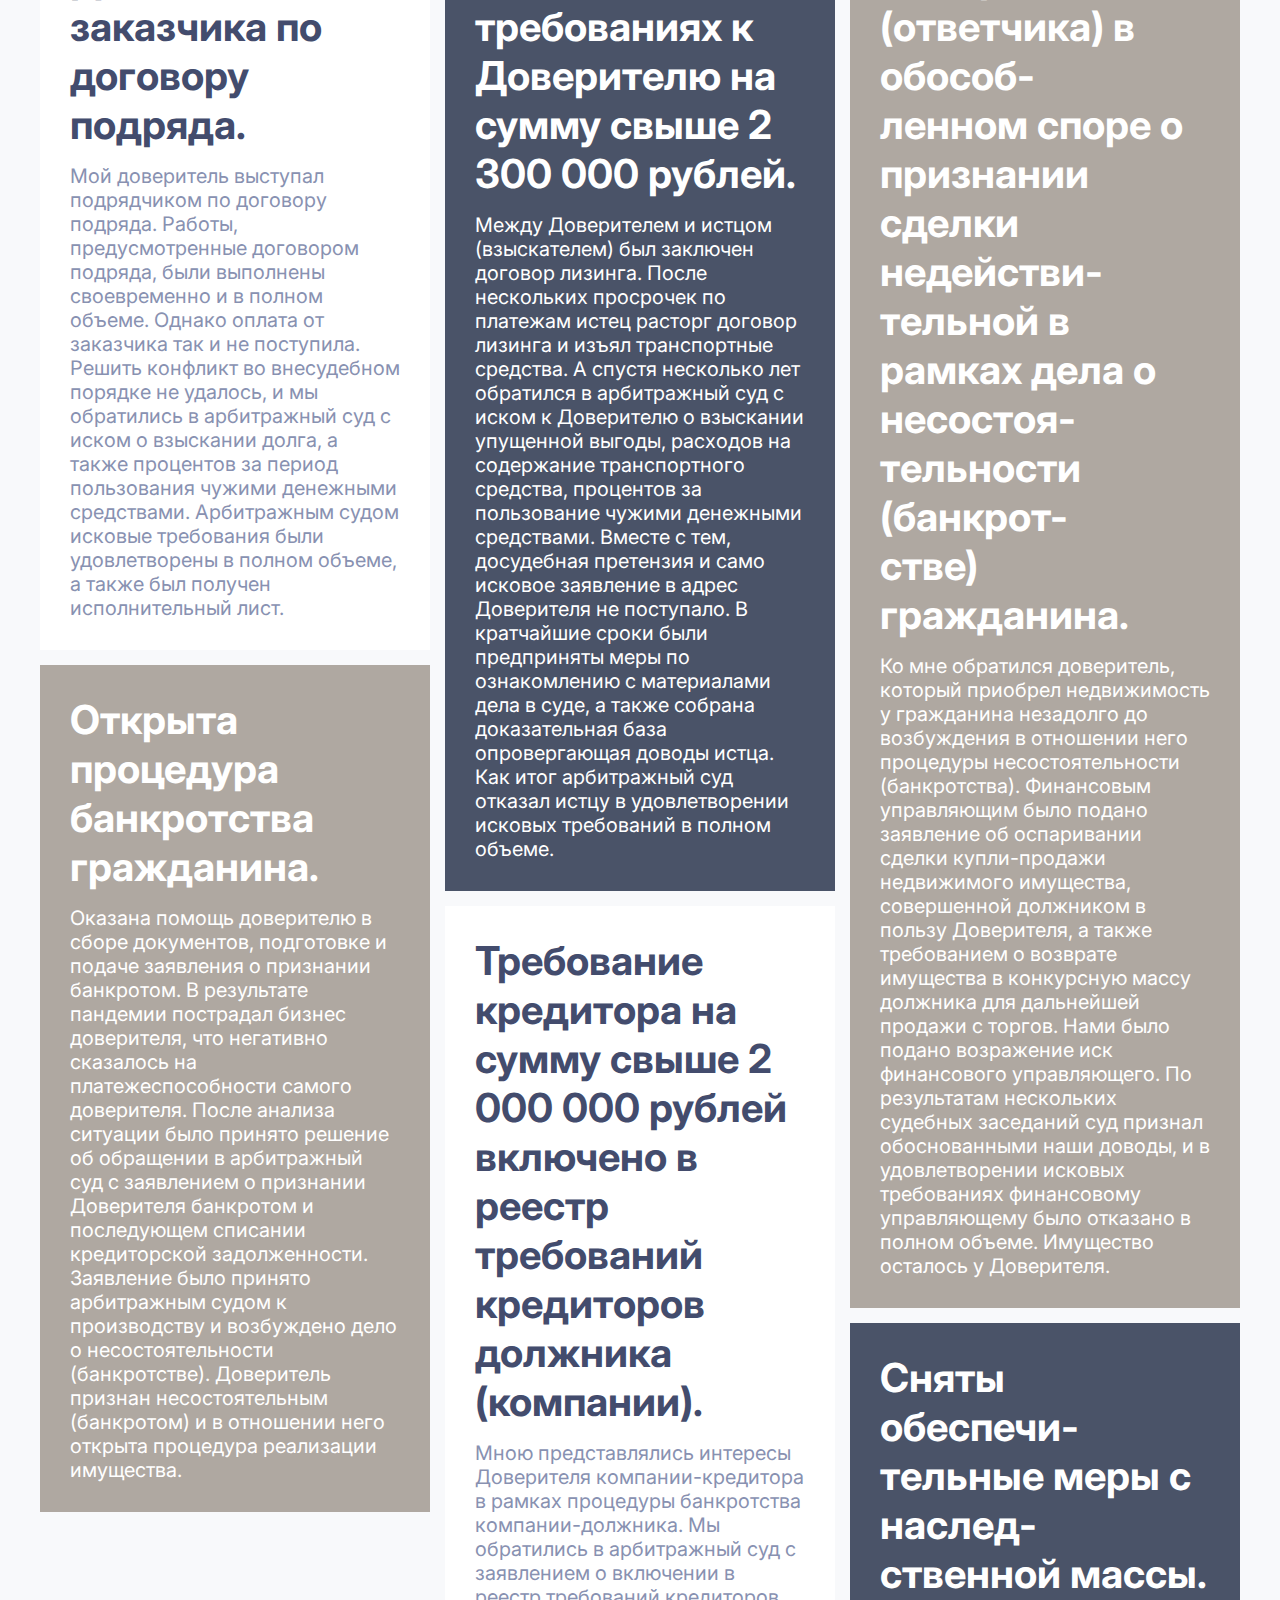
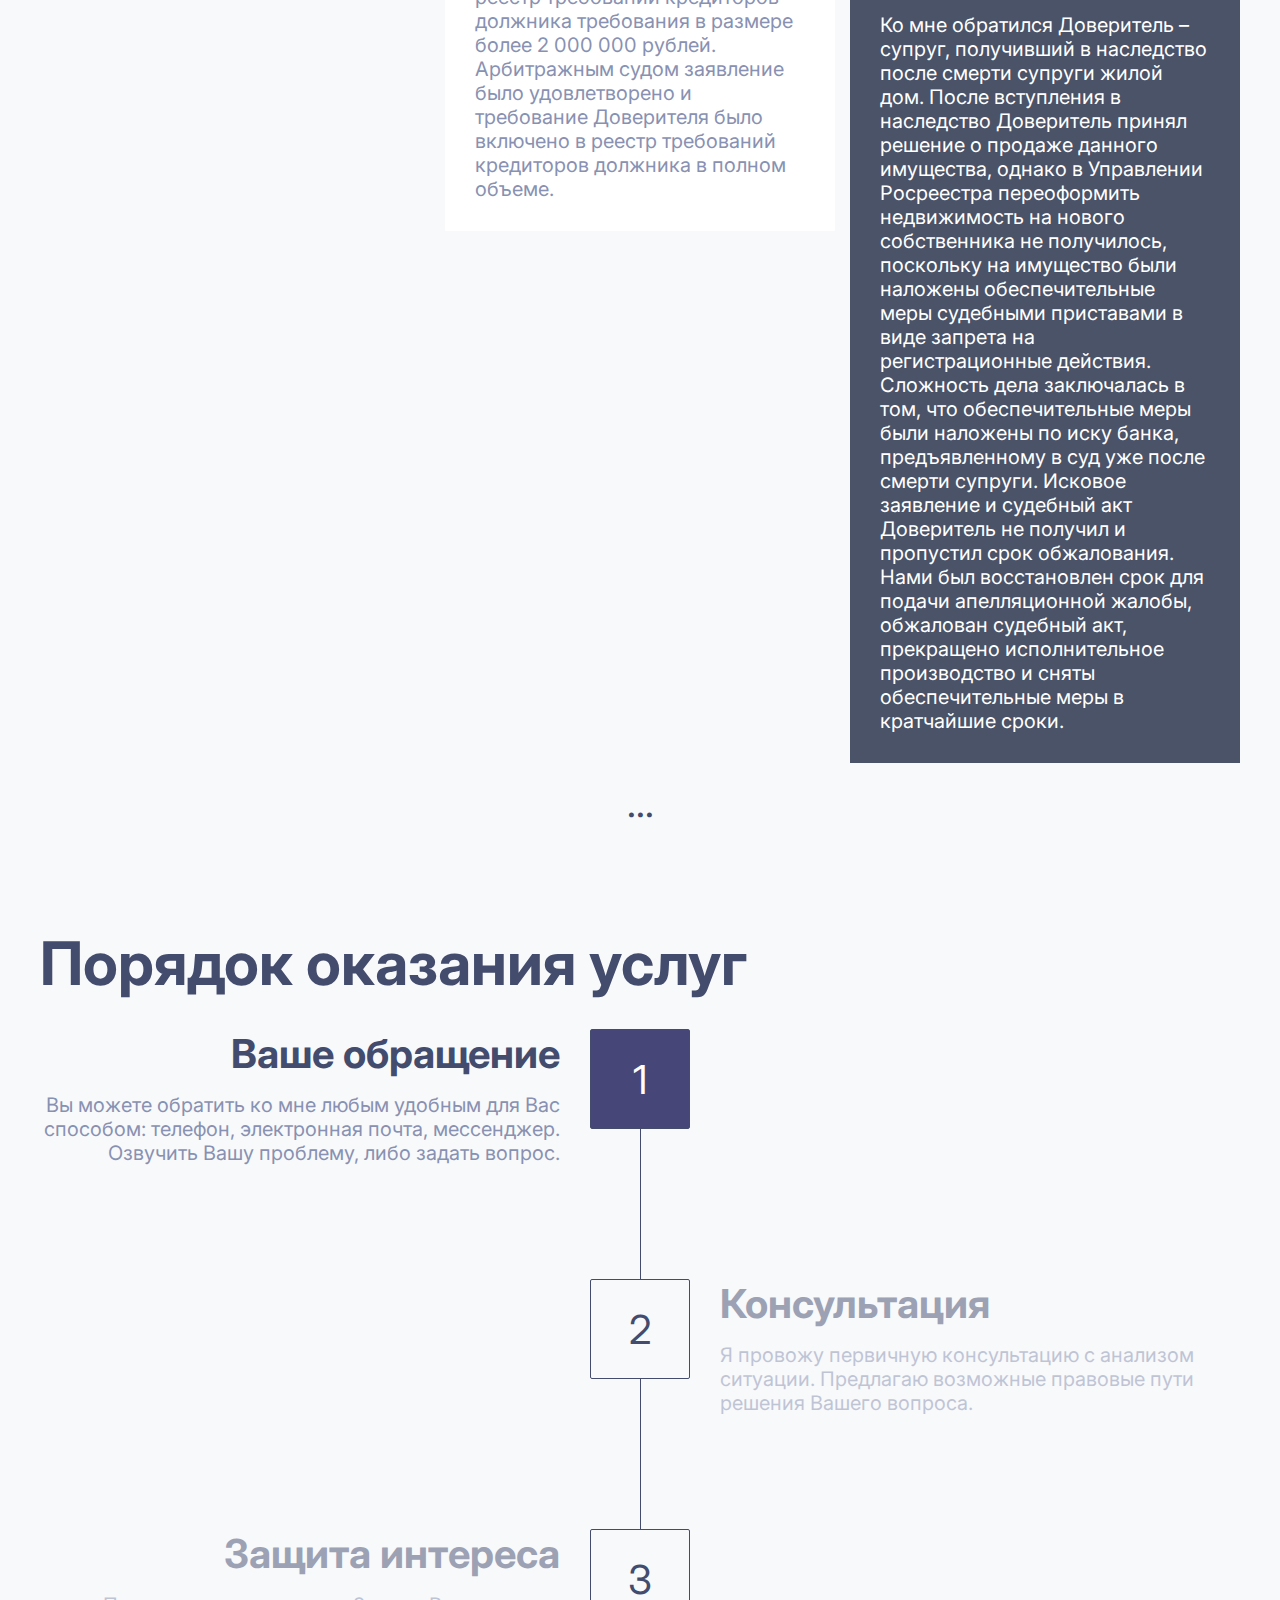
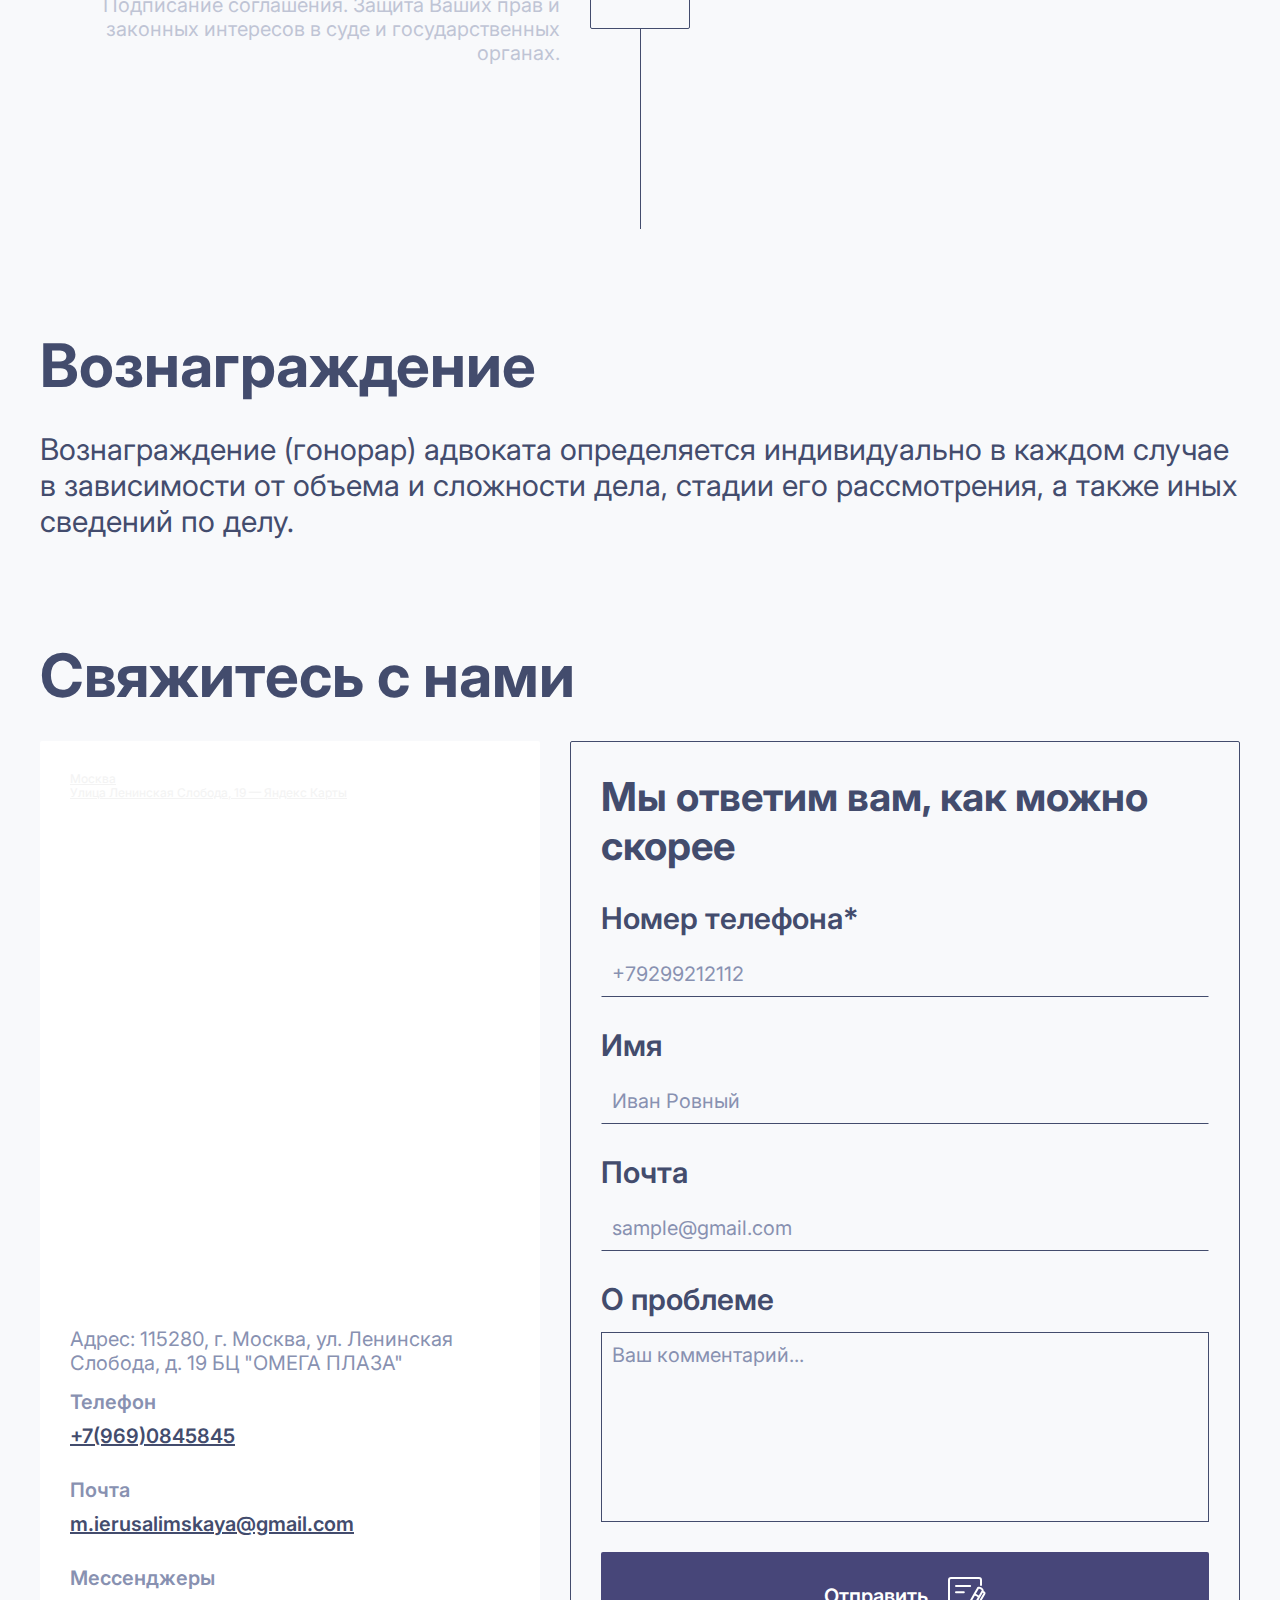
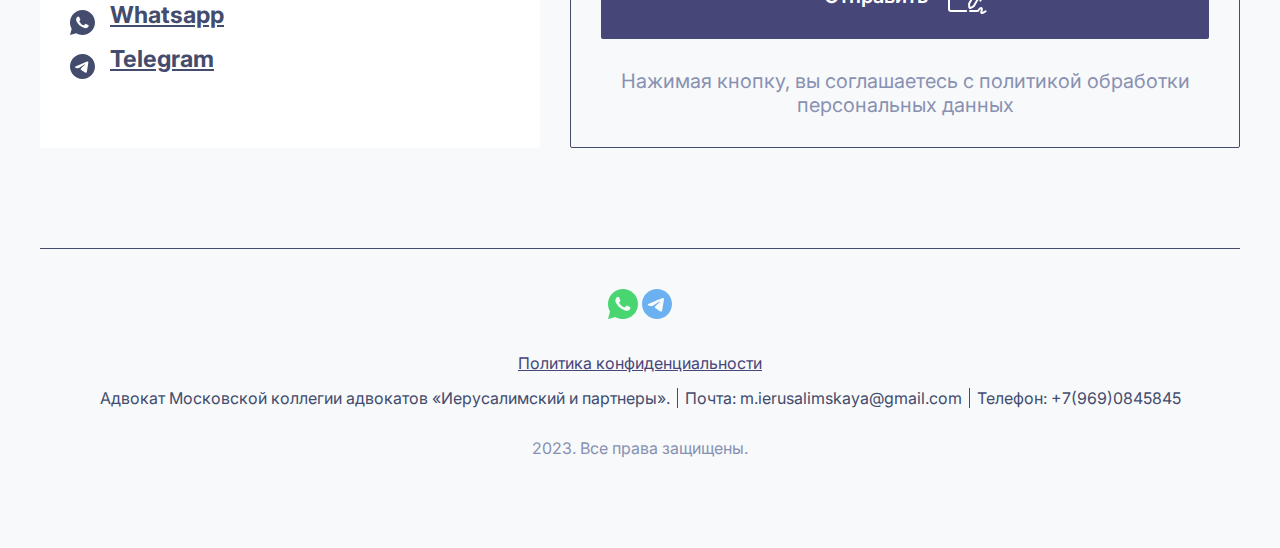
==== commit db328978: "fixed nav link, remove clasess small-tiitle on the contact section" ====
--- a/index.html
+++ b/index.html
@@ -7,6 +7,7 @@
     <meta name="viewport" content="width=device-width, initial-scale=1.0">
     <title>МКА “Иерусалимский и партнеры”</title>
     <link rel="stylesheet" href="style.css">
+    <link rel="shortcut icon" href="img/favicon.svg" type="image/x-icon">
 </head>
 
 <body>
@@ -22,7 +23,7 @@
                             <a href="#about" class="nav__link">Об адвокате</a>
                         </li>
                         <li class="nav__li">
-                            <a href="#labour" class="nav__link">Специализация</a>
+                            <a href="#labor" class="nav__link">Специализация</a>
                         </li>
                         <li class="nav__li">
                             <a href="#practice" class="nav__link">Практика</a>
@@ -502,23 +503,23 @@
                         <ul class="contacts__items">
                             <li class="contacts__item">
                                 <p>Телефон</p>
-                                <a href="tel:89690845845" class="small-title">89690845845</a>
+                                <a href="tel:89690845845" class=""> +7(969)0845845</a>
                             </li>
                             <li class="contacts__item">
                                 <p>Почта</p>
                                 <a href="mailto:m.ierusalimskaya@gmail.com"
-                                    class="small-title">m.ierusalimskaya@gmail.com</a>
+                                    >m.ierusalimskaya@gmail.com</a>
                             </li>
                             <li class="contacts__item">
                                 <p>Мессенджеры</p>
                                 <div class="contacst__messangers">
                                     <a href="https://wa.me/79283516937" class="contacst__messanger-item">
                                         <img src="img/icons/whatsapp-dark-icon.svg" alt="">
-                                        <h3 class="small-title">Whatsapp</h3>
+                                        <h3 class="">Whatsapp</h3>
                                     </a>
                                     <a href="https://t.me/+79690845845" class="contacst__messanger-item">
                                         <img src="img/icons/telegram-dark-icon.svg" alt="">
-                                        <h3 class="small-title">Telegram</h3>
+                                        <h3 class="">Telegram</h3>
                                     </a>
                                 </div>
                             </li>
@@ -592,7 +593,7 @@
                 <li class="divider"></li>
                 <li>Телефон: +7(969)0845845</li>
             </ul>
-            <p class="footer__copyrights">2022. Все права защищены.</p>
+            <p class="footer__copyrights">2023. Все права защищены.</p>
         </div>
     </footer>
 
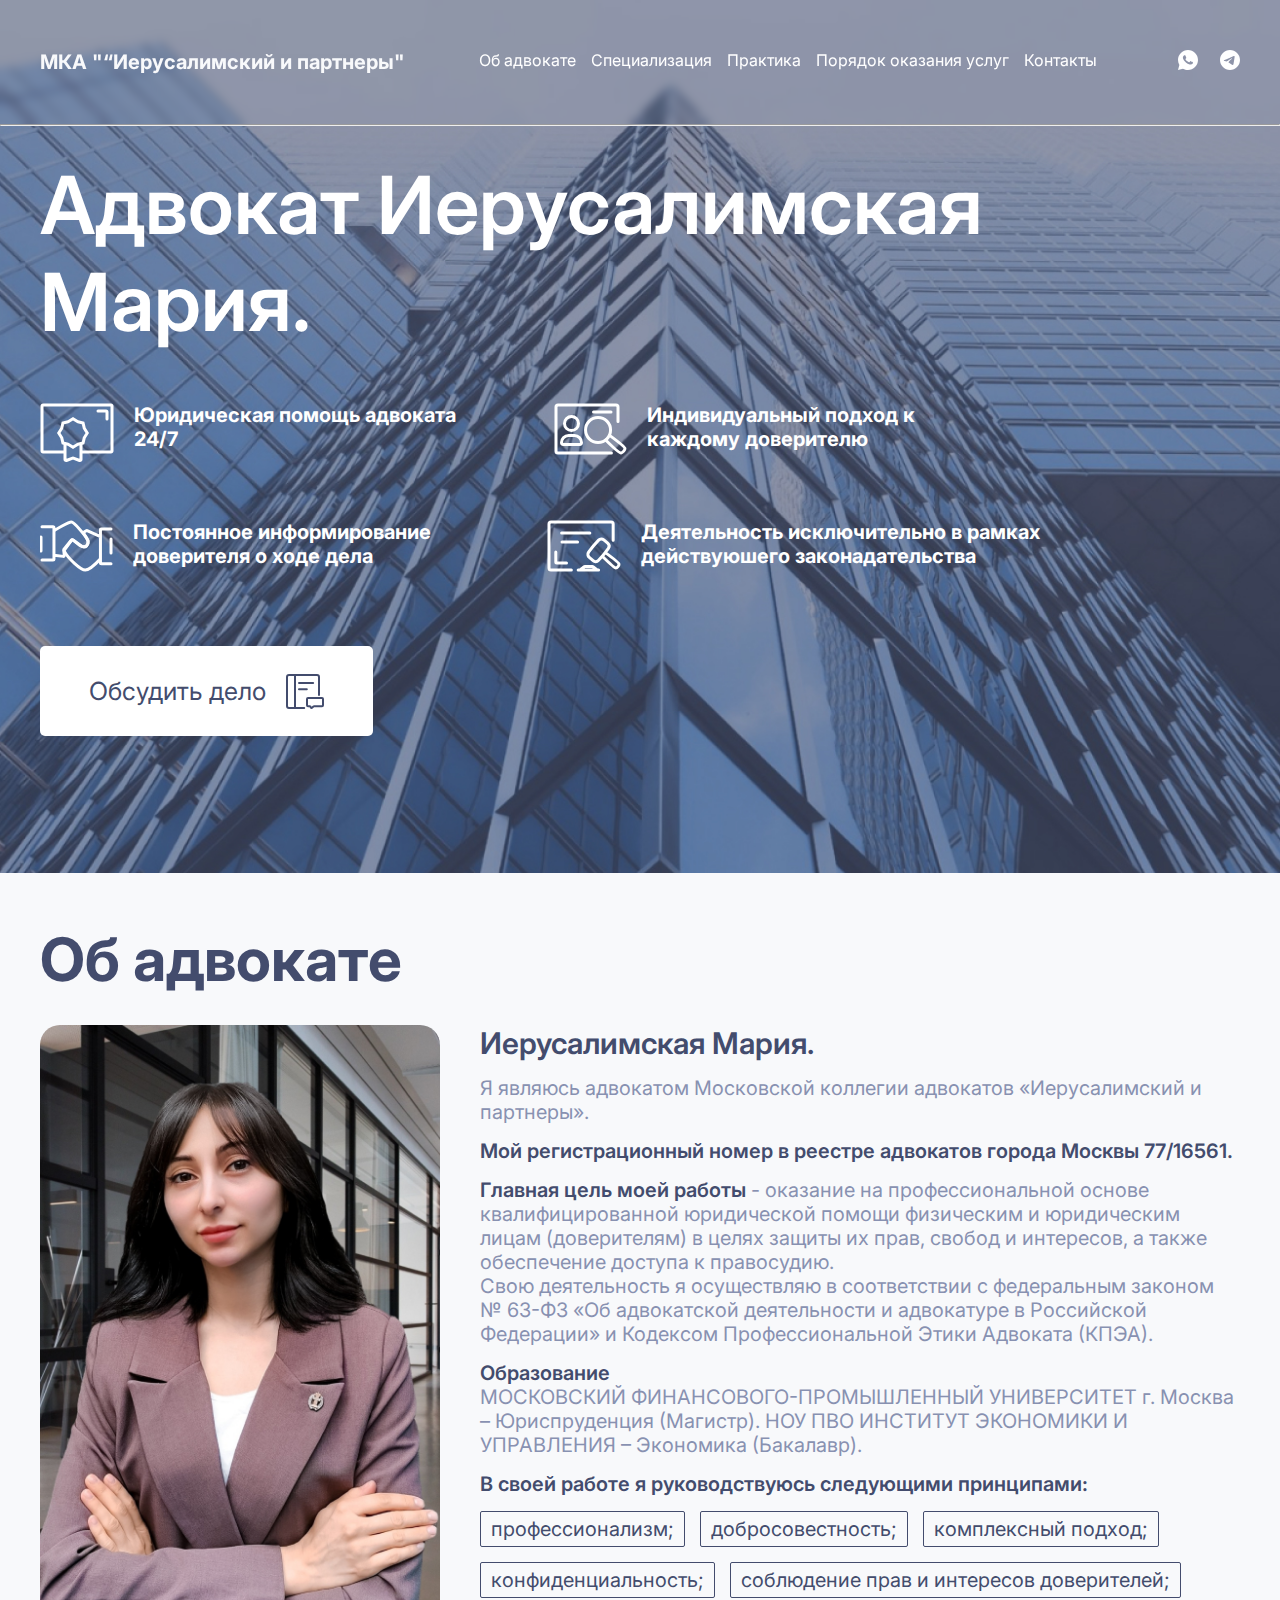
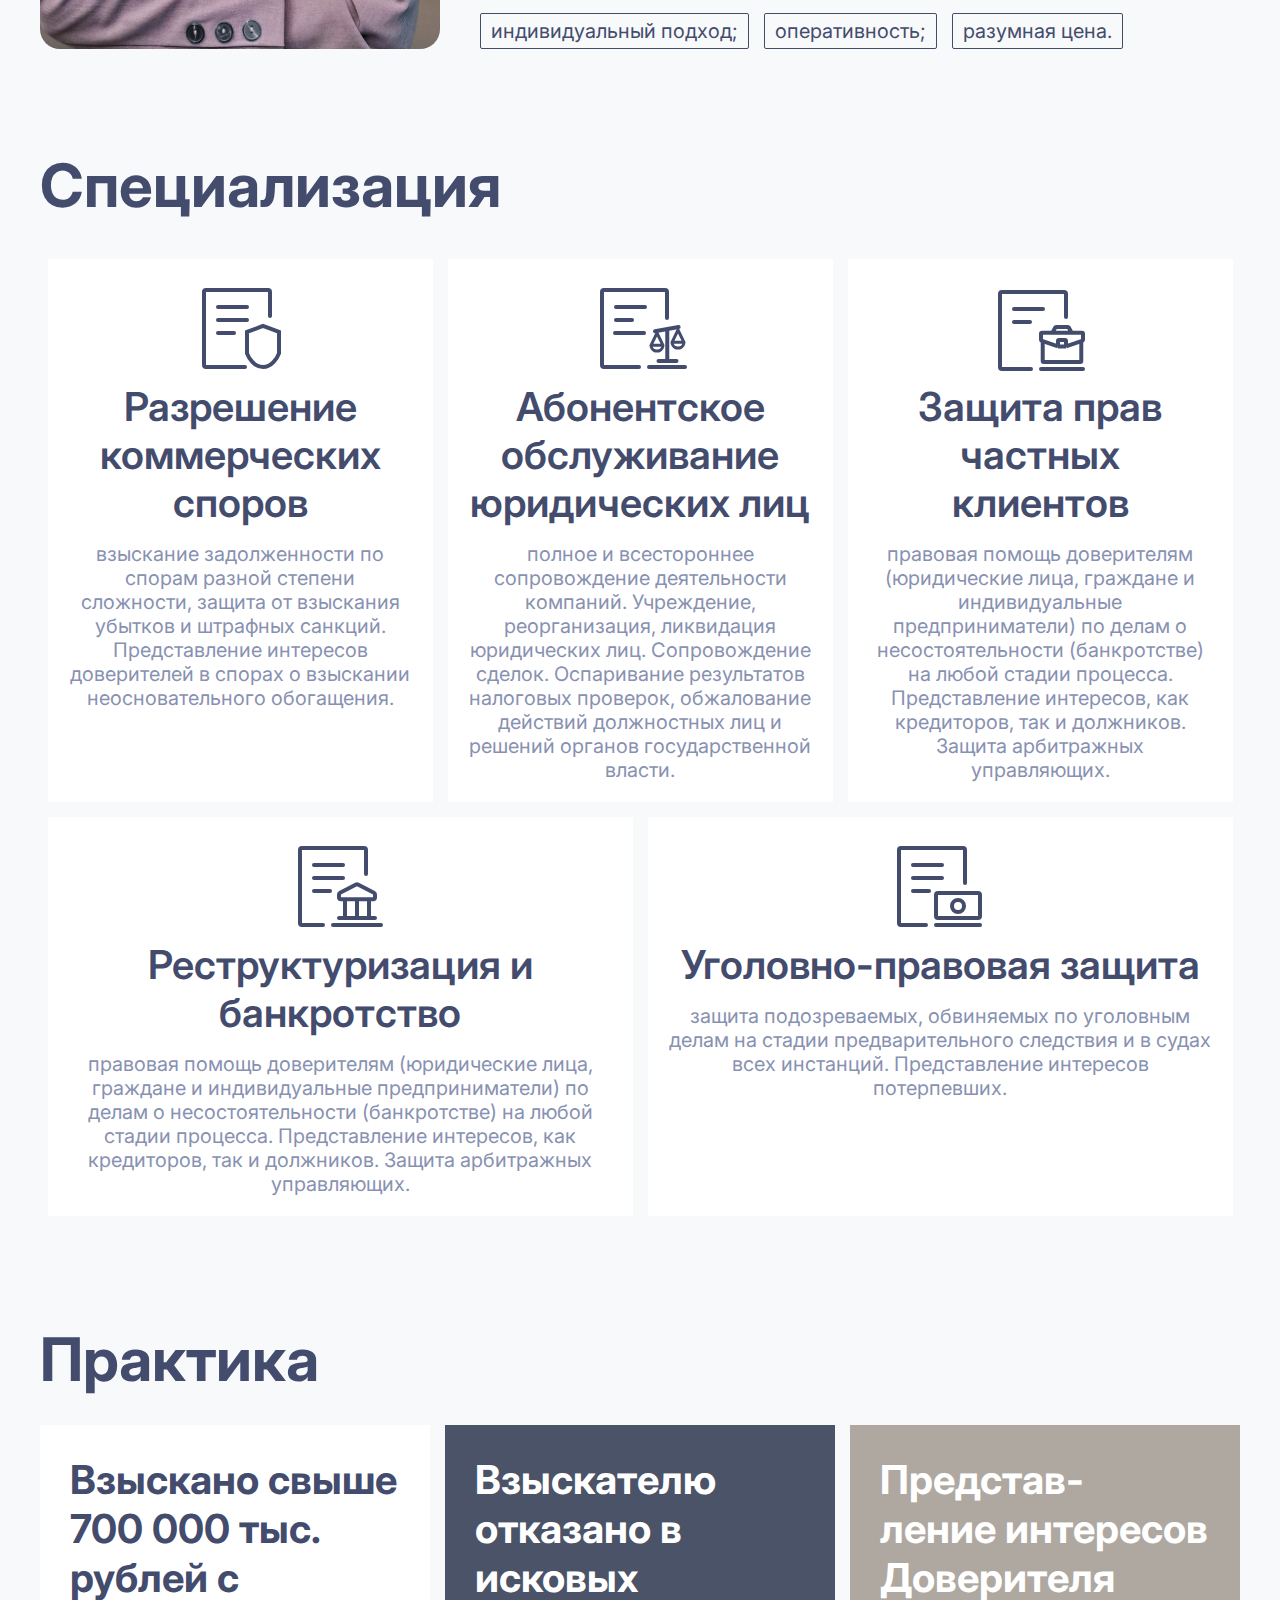
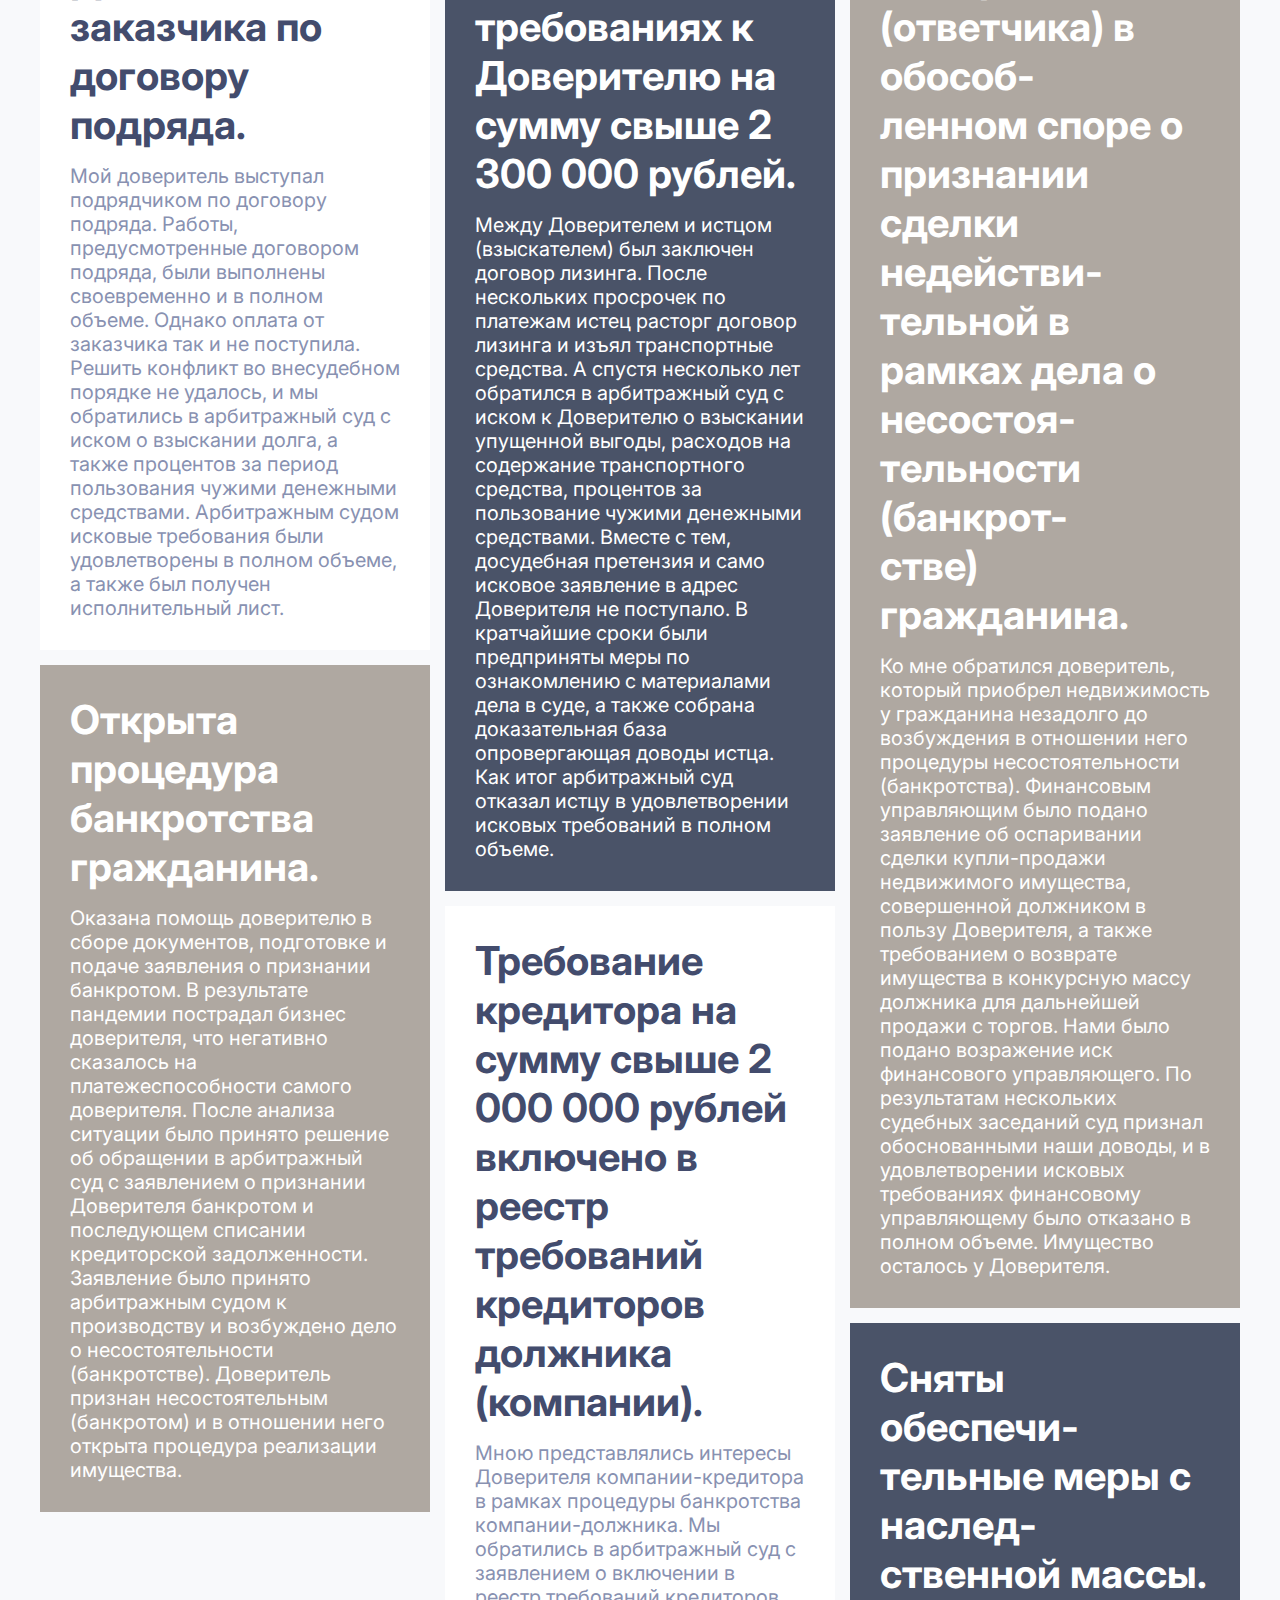
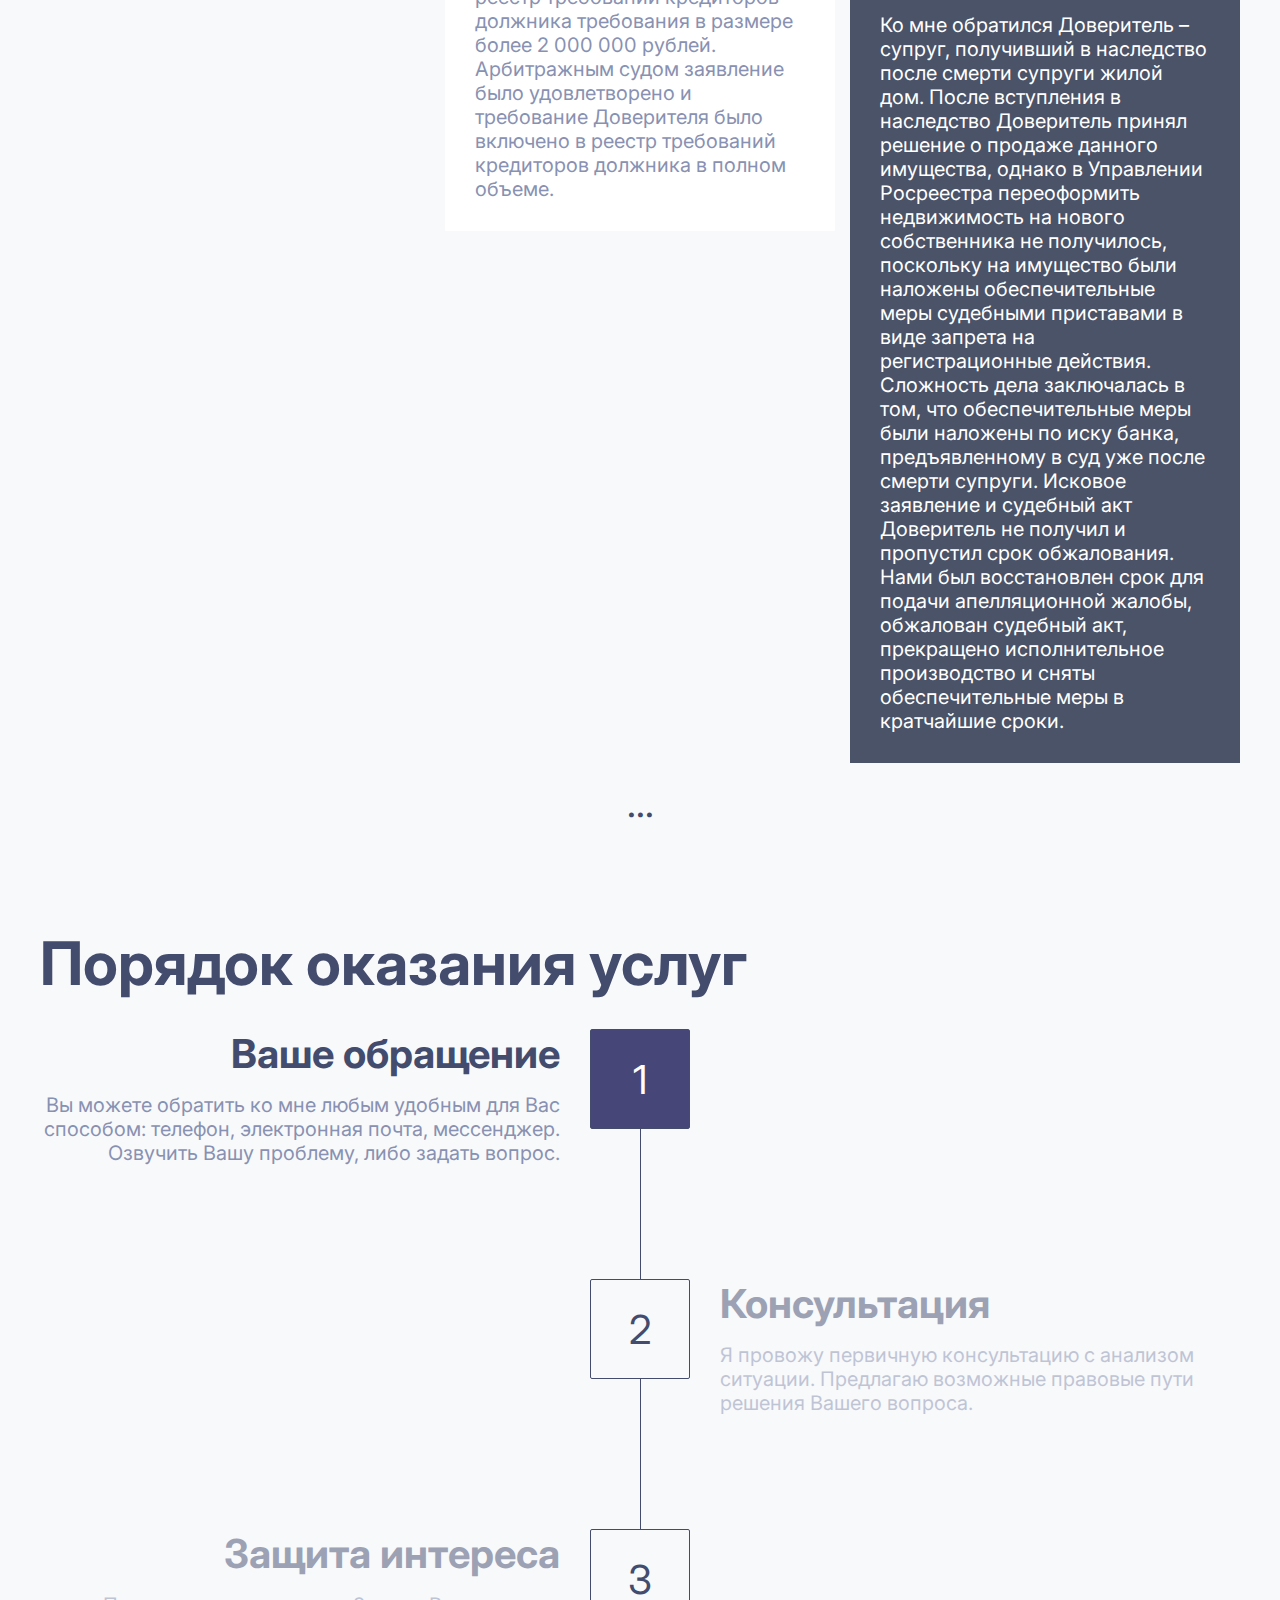
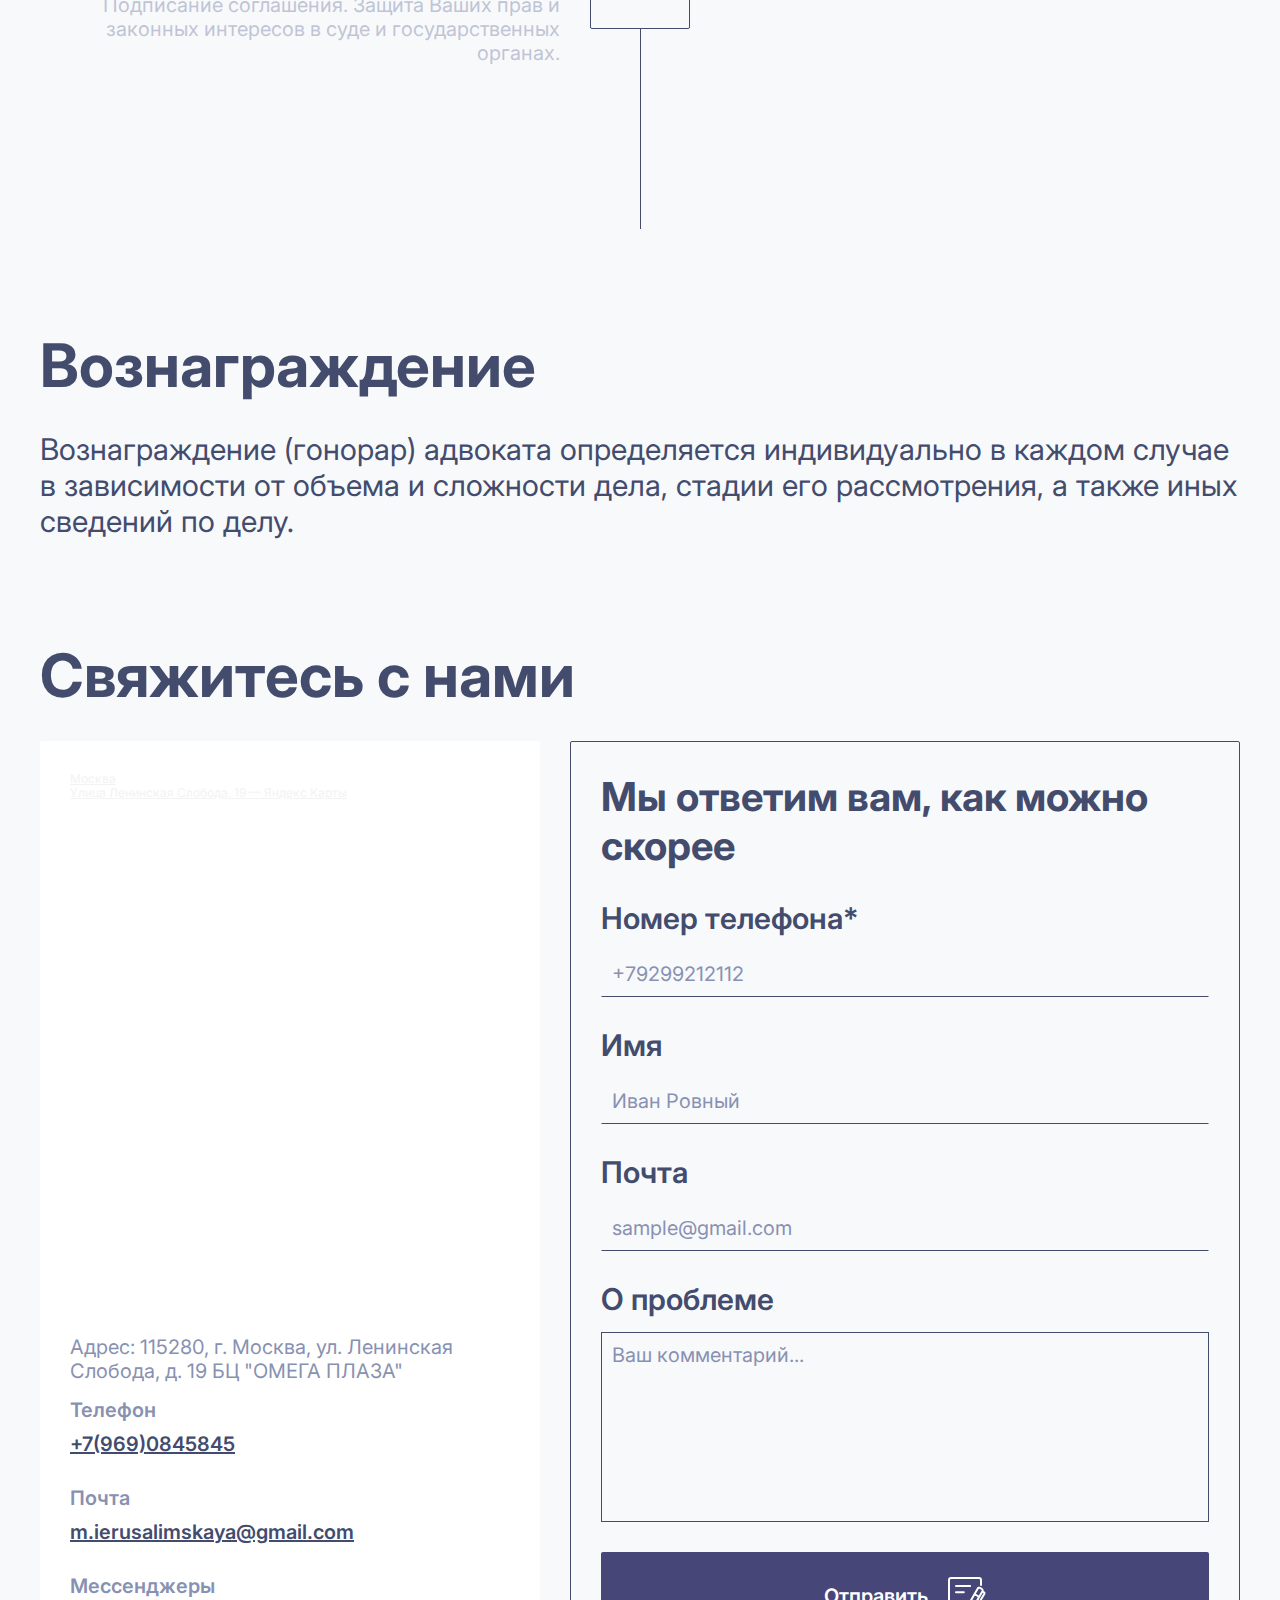
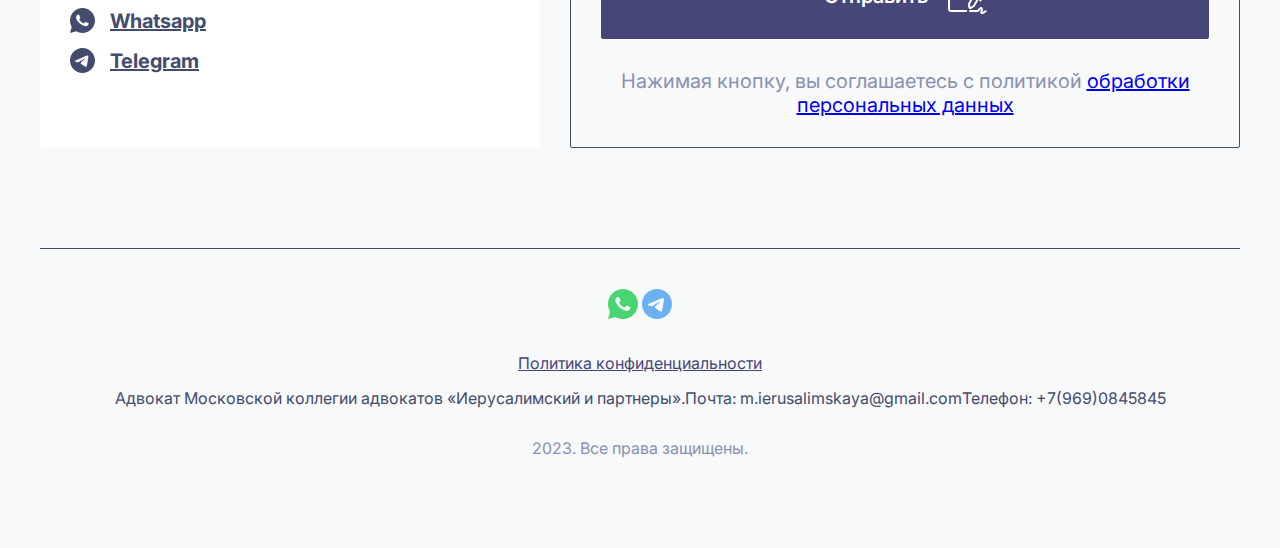
==== commit cb8ddfb3: "05.02.23" ====
--- a/index.html
+++ b/index.html
@@ -5,12 +5,25 @@
     <meta charset="UTF-8">
     <meta http-equiv="X-UA-Compatible" content="IE=edge">
     <meta name="viewport" content="width=device-width, initial-scale=1.0">
+    <meta name="description"
+    content=" оказание на профессиональной основе квалифицированной юридической помощи физическим и юридическим лицам (доверителям) в целях защиты их прав,
+     свобод и интересов, а также обеспечение доступа к правосудию. ">
+    <meta name="keywords"
+    content=" адвокат, адвокат Москва, юруслуги, банкротство, списание долгов, наследство, юрконсультация,
+     юруслуги Москва, консультация адвоката, развод, раздел имущества, алименты, адвокат по наркотикам,
+      вызов на допрос, налоговая проверка, взыскание долга, исполнительное производство ">
+    <meta property="og:url" content="https://ierusalimskaya.ru/">
+    <meta property="og:title" content="Юридические услуги МКА “Иерусалимский и партнеры">
+    <meta property="og:type" content="website">
+    <meta property="og:description" content="Адвокат по банкротству, гражданским и арбитражным спорам. Квалифицированная юридическая помощь бизнесу">
+    <meta property="og:image" content="img/og.png">
     <title>МКА “Иерусалимский и партнеры”</title>
     <link rel="stylesheet" href="style.css">
     <link rel="shortcut icon" href="img/favicon.svg" type="image/x-icon">
 </head>
 
 <body>
+    <!-- Header Section -->
     <header class="header">
         <div class="blur">
             <nav class="nav container">
@@ -149,7 +162,10 @@
         </div>
     </header>
 
+      <!-- End Header Section -->
+
     <main class="main">
+          <!-- About Section -->
         <section class="about container" id="about">
             <h2 class="about__title title">Об адвокате</h2>
             <div class="about__wrapper">
@@ -206,6 +222,10 @@
 
         </section>
 
+          <!-- End About  Section -->
+
+
+            <!-- Labor Section -->
         <section class="labor container" id="labor">
             <h2 class="about__title title">Специализация</h2>
             <div class="labor__wrapper">
@@ -219,7 +239,11 @@
                 </div>
                 <div class="labor__item">
                     <img src="img/labor-second.svg" alt="img is here">
-                    <h2 class="sub-title labor__h2">Абонентское обслуживание юридических лиц</h2>
+                    <h2 class="sub-title labor__h2">
+                        <span class="labor__h2-title">
+                            Абонентское обслу<span class="splitter"></span>живание юриди<span class="splitter"></span>ческих лиц
+                        </span>
+                    </h2>
                     <p class="labor__p">полное и всестороннее сопровождение
                         деятельности компаний. Учреждение, реорганизация, ликвидация юридических лиц.
                         Сопровождение сделок. Оспаривание результатов налоговых проверок, обжалование
@@ -237,7 +261,11 @@
             <div class="labor__wrapper">
                 <div class="labor__item">
                     <img src="img/labor-forth.svg" alt="img is here">
-                    <h2 class="sub-title labor__h2">Реструктуризация и банкротство</h2>
+                    <h2 class="sub-title labor__h2">
+                        <span class="labor__h2-title">
+                            Реструкту<span class="splitter"></span>ризация и банкротство
+                        </span>
+                    </h2>
                     <p class="labor__p">правовая помощь доверителям (юридические лица,
                         граждане и индивидуальные предприниматели) по делам о несостоятельности
                         (банкротстве) на любой стадии процесса. Представление интересов, как кредиторов, так и
@@ -255,7 +283,9 @@
 
         </section>
 
-
+          <!-- End Labor Section -->
+
+          <!-- Practice Section -->
         <section class="practice container" id="practice">
             <div class="practice__body">
                 <h2 class="practice__title title">Практика</h2>
@@ -412,6 +442,10 @@
                 </div>
             </div>
         </section>
+          <!-- End Practice Section -->
+
+
+          <!-- Service Section -->
 
         <section class="service-order container" id="service">
             <div class="service-order__body">
@@ -470,6 +504,10 @@
                 </div>
             </div>
         </section>
+          <!-- End Service Section -->
+
+
+          <!-- Prices Section -->
 
         <section class="prices container">
             <div class="prices__body">
@@ -482,6 +520,10 @@
 
             </div>
         </section>
+          <!-- End Prices Section -->
+
+
+            <!-- Form Section -->
 
         <section class="form container" id="contacts">
             <div class="form__body">
@@ -515,11 +557,11 @@
                                 <div class="contacst__messangers">
                                     <a href="https://wa.me/79283516937" class="contacst__messanger-item">
                                         <img src="img/icons/whatsapp-dark-icon.svg" alt="">
-                                        <h3 class="">Whatsapp</h3>
+                                        <h3>Whatsapp</h3>
                                     </a>
                                     <a href="https://t.me/+79690845845" class="contacst__messanger-item">
                                         <img src="img/icons/telegram-dark-icon.svg" alt="">
-                                        <h3 class="">Telegram</h3>
+                                        <h3>Telegram</h3>
                                     </a>
                                 </div>
                             </li>
@@ -555,8 +597,8 @@
                             <img src="img/icons/submit-icon.svg" alt="journal icon">
                         </button>
 
-                        <p class="form__policy">Нажимая кнопку, вы соглашаетесь с политикой обработки персональных
-                            данных
+                        <p class="form__policy">Нажимая кнопку, вы соглашаетесь с политикой
+                            <a href="confidential.html"> обработки персональных данных</a>
                         </p>
 
                         <div class="form__loader">
@@ -570,7 +612,15 @@
             </div>
         </section>
 
+          <!-- End Form Section -->
+
     </main>
+
+      <!-- End Prices Section -->
+
+
+
+        <!-- Footer -->
 
     <footer class="footer container">
         <div class="footer__body">
@@ -584,7 +634,7 @@
             </div>
 
             <div class="footer__law-info">
-                <a href="" class="footer__oferta">Политика конфиденциальности</a>
+                <a href="confidential.html" class="footer__oferta">Политика конфиденциальности</a>
             </div>
             <ul class="footer__info">
                 <li>Адвокат Московской коллегии адвокатов «Иерусалимский и партнеры».</li>
@@ -597,6 +647,8 @@
         </div>
     </footer>
 
+     <!-- End Footer -->
+
 
 
     <script src="script.js"></script>
--- a/style.css
+++ b/style.css
@@ -9,4 +9,5 @@
 @import url('styles/popup.css');
 @import url('styles/about.css');
 @import url('styles/labor.css');
-@import url('styles/header.css');+@import url('styles/header.css');
+@import url('styles/confidential.css');